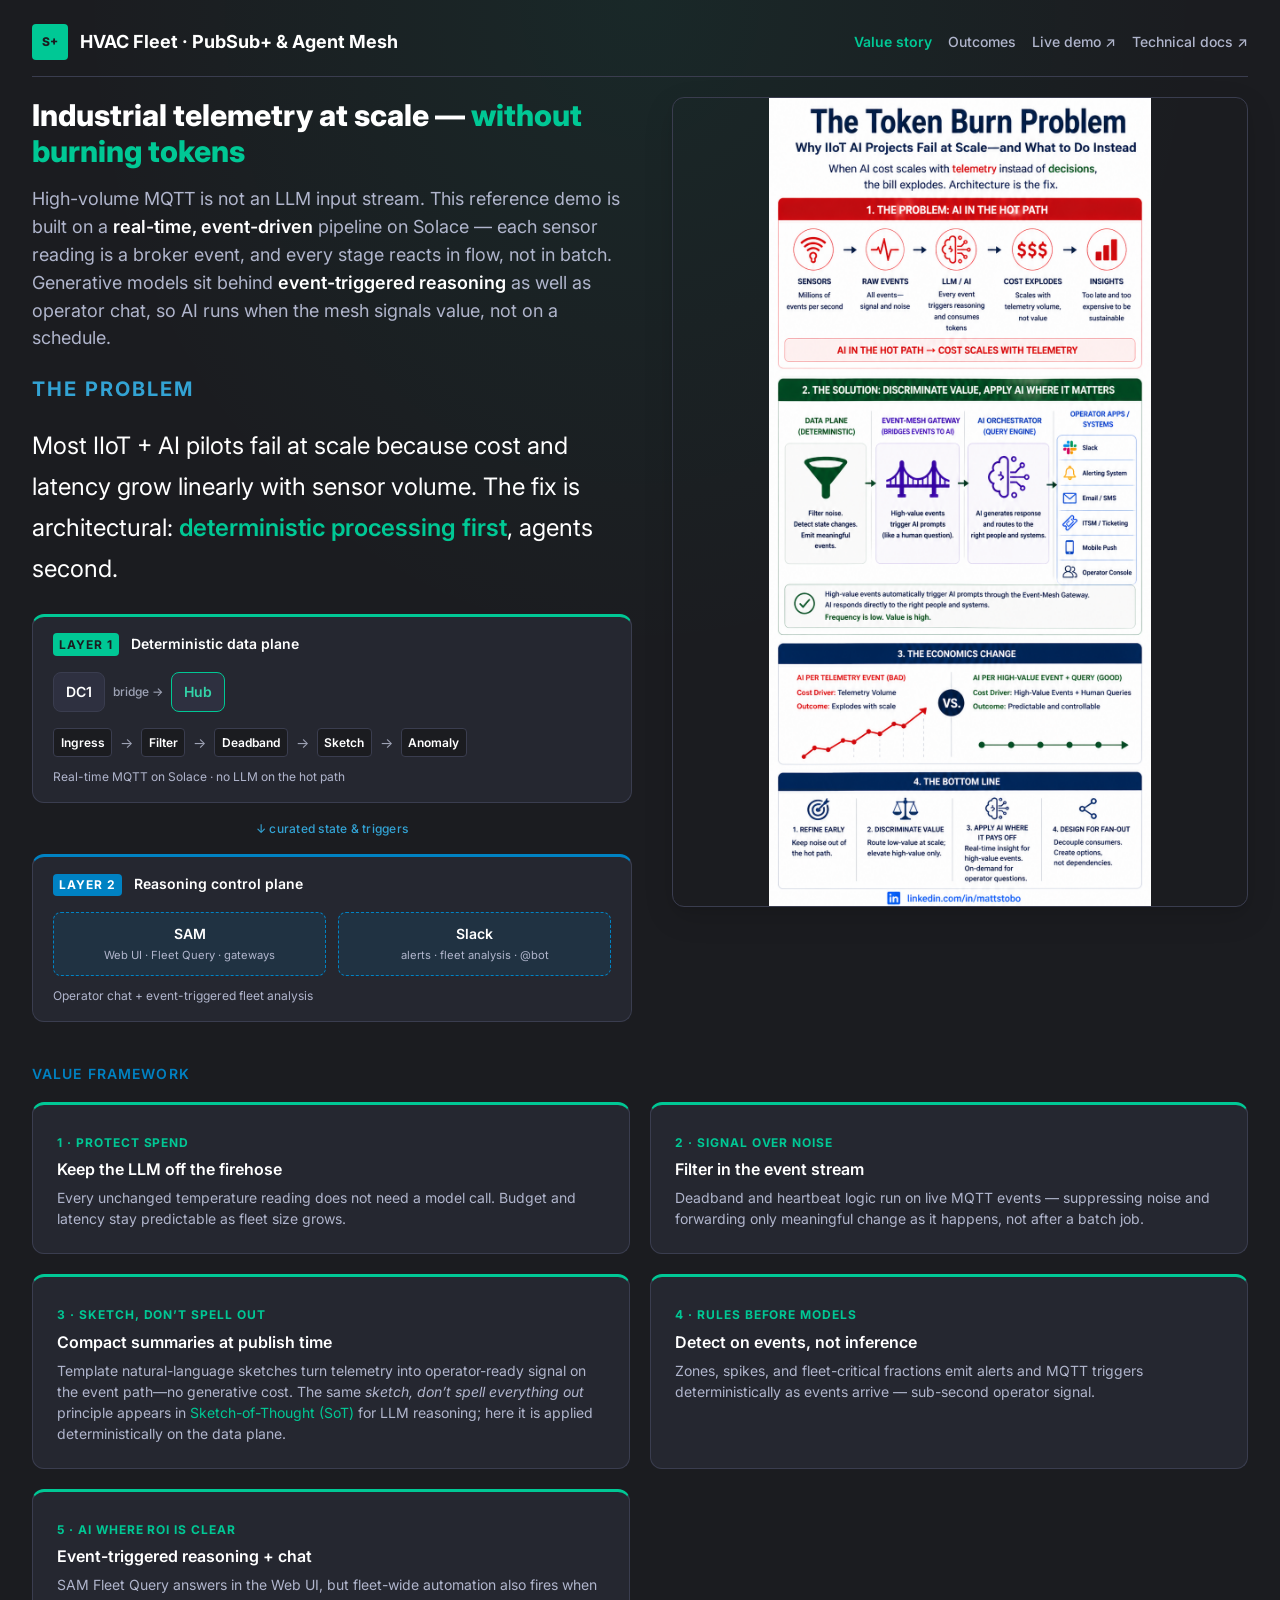
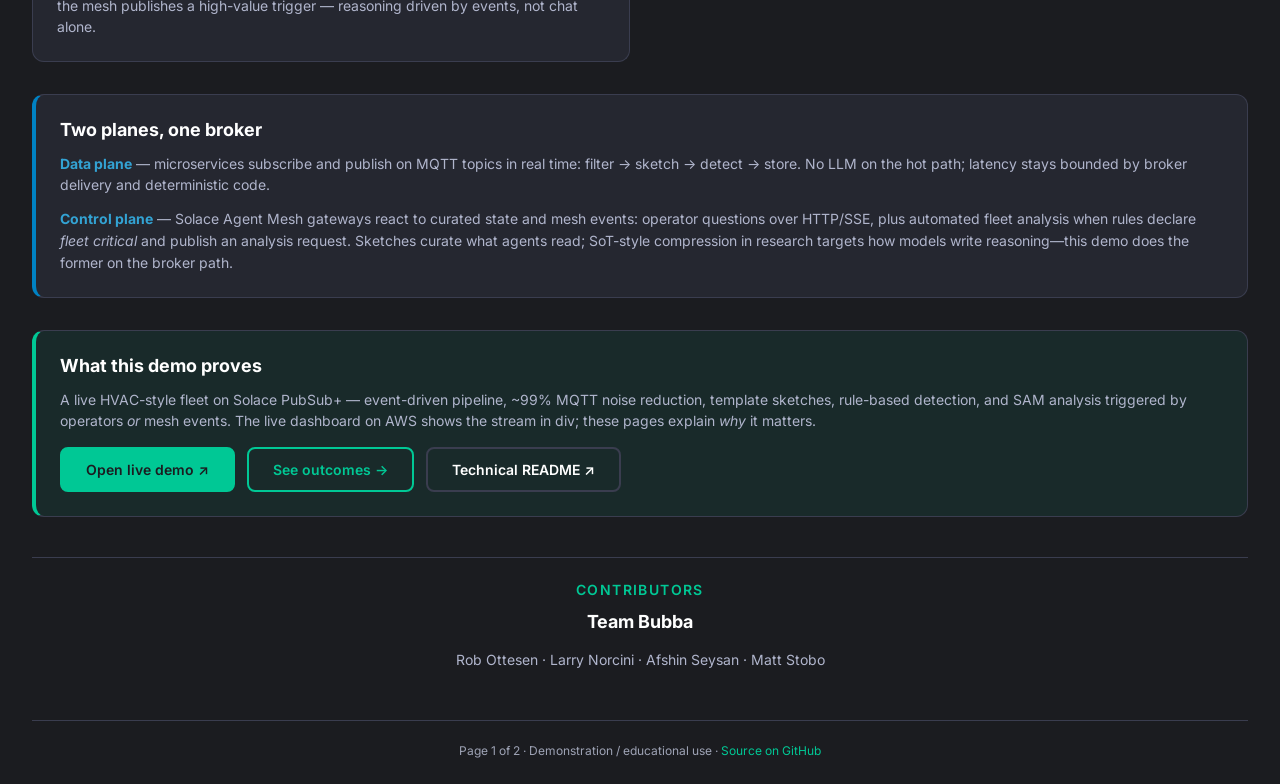
==== docs/index.html @ c14c7aa1 "docs(pages): add two-layer DC1→Hub architecture diagram on value story Fill hero left column with La" ====
<!DOCTYPE html>
<html lang="en">
<head>
  <meta charset="UTF-8">
  <meta name="viewport" content="width=device-width, initial-scale=1.0">
  <title>HVAC Fleet Demo — Value Story</title>
  <link rel="stylesheet" href="solace-brand.css">
  <link rel="stylesheet" href="site.css">
</head>
<body>

<main class="site-page">
  <div class="site-inner">

    <header class="site-header">
      <a class="site-logo" href="index.html">
        <span class="site-logo-mark">S+</span>
        <span>HVAC Fleet · PubSub+ &amp; Agent Mesh</span>
      </a>
      <nav class="site-nav" aria-label="Site">
        <a href="index.html" class="active">Value story</a>
        <a href="outcomes.html">Outcomes</a>
        <a href="http://ec2-18-116-251-212.us-east-2.compute.amazonaws.com/">Live demo ↗</a>
        <a href="https://github.com/mstobo/hvac-fleet-sam-demo#readme">Technical docs ↗</a>
      </nav>
    </header>

    <div class="hero-problem-split">
      <div class="hero-problem-text">
        <h1 class="site-hero-title">Industrial telemetry at scale — <span>without burning tokens</span></h1>
        <p class="site-lead">
          High-volume MQTT is not an LLM input stream. This reference demo is built on a
          <strong>real-time, event-driven</strong>
          pipeline on Solace — each sensor reading is a broker event, and every stage reacts in flow, not in batch.
          Generative models sit behind <strong>event-triggered reasoning</strong>
          as well as operator chat, so AI runs when the mesh signals value, not on a schedule.
        </p>
        <p class="section-label">The problem</p>
        <p class="tokenburn-caption">
          Most IIoT + AI pilots fail at scale because cost and latency grow linearly with sensor volume.
          The fix is architectural: <strong>deterministic processing first</strong>, agents second.
        </p>

        <div class="arch-diagram" role="img" aria-label="Two-layer architecture: Layer 1 deterministic pipeline from DC1 to Hub, Layer 2 SAM and Slack reasoning">
          <article class="arch-layer arch-layer--data">
            <header class="arch-layer-head">
              <span class="arch-layer-badge">Layer 1</span>
              <span class="arch-layer-title">Deterministic data plane</span>
            </header>
            <div class="arch-site-row">
              <span class="arch-site">DC1</span>
              <span class="arch-bridge" aria-hidden="true">bridge →</span>
              <span class="arch-site arch-site--hub">Hub</span>
            </div>
            <div class="arch-pipeline" aria-label="Pipeline stages at Hub">
              <span class="arch-stage">Ingress</span>
              <span class="arch-pipe" aria-hidden="true">→</span>
              <span class="arch-stage">Filter</span>
              <span class="arch-pipe" aria-hidden="true">→</span>
              <span class="arch-stage">Deadband</span>
              <span class="arch-pipe" aria-hidden="true">→</span>
              <span class="arch-stage">Sketch</span>
              <span class="arch-pipe" aria-hidden="true">→</span>
              <span class="arch-stage">Anomaly</span>
            </div>
            <p class="arch-note">Real-time MQTT on Solace · no LLM on the hot path</p>
          </article>

          <div class="arch-connector" aria-hidden="true">↓ curated state &amp; triggers</div>

          <article class="arch-layer arch-layer--control">
            <header class="arch-layer-head">
              <span class="arch-layer-badge">Layer 2</span>
              <span class="arch-layer-title">Reasoning control plane</span>
            </header>
            <div class="arch-control-row">
              <span class="arch-control-node">SAM<br><small>Web UI · Fleet Query · gateways</small></span>
              <span class="arch-control-node">Slack<br><small>alerts · fleet analysis · @bot</small></span>
            </div>
            <p class="arch-note">Operator chat + event-triggered fleet analysis</p>
          </article>
        </div>
      </div>
      <figure class="hero-problem-figure">
        <div class="tokenburn-wrap">
          <img src="token-burn-device-friendly.png" alt="The Token Burn Problem: naive architecture sends every reading to an LLM; value-based architecture filters first and applies AI on high-value events only." width="862" height="1824" loading="lazy" />
        </div>
      </figure>
    </div>

    <p class="section-label">Value framework</p>
    <div class="framework-grid">
      <article class="framework-card">
        <span class="step">1 · Protect spend</span>
        <h2>Keep the LLM off the firehose</h2>
        <p>Every unchanged temperature reading does not need a model call. Budget and latency stay predictable as fleet size grows.</p>
      </article>
      <article class="framework-card">
        <span class="step">2 · Signal over noise</span>
        <h2>Filter in the event stream</h2>
        <p>Deadband and heartbeat logic run on live MQTT events — suppressing noise and forwarding only meaningful change as it happens, not after a batch job.</p>
      </article>
      <article class="framework-card">
        <span class="step">3 · Sketch, don’t spell out</span>
        <h2>Compact summaries at publish time</h2>
        <p>Template natural-language sketches turn telemetry into operator-ready signal on the event path—no generative cost. The same <em>sketch, don’t spell everything out</em> principle appears in <a href="https://arxiv.org/abs/2503.05179">Sketch-of-Thought (SoT)</a> for LLM reasoning; here it is applied deterministically on the data plane.</p>
      </article>
      <article class="framework-card">
        <span class="step">4 · Rules before models</span>
        <h2>Detect on events, not inference</h2>
        <p>Zones, spikes, and fleet-critical fractions emit alerts and MQTT triggers deterministically as events arrive — sub-second operator signal.</p>
      </article>
      <article class="framework-card">
        <span class="step">5 · AI where ROI is clear</span>
        <h2>Event-triggered reasoning + chat</h2>
        <p>SAM Fleet Query answers in the Web UI, but fleet-wide automation also fires when the mesh publishes a high-value trigger — reasoning driven by events, not chat alone.</p>
      </article>
    </div>

    <div class="event-callout">
      <h2>Two planes, one broker</h2>
      <p>
        <strong style="color: var(--solace-accent-light);">Data plane</strong> — microservices subscribe and publish on MQTT topics in real time:
        filter → sketch → detect → store. No LLM on the hot path; latency stays bounded by broker delivery and deterministic code.
      </p>
      <p>
        <strong style="color: var(--solace-accent-light);">Control plane</strong> — Solace Agent Mesh gateways react to curated state and mesh events:
        operator questions over HTTP/SSE, plus automated fleet analysis when rules declare <em>fleet critical</em> and publish an analysis request.
        Sketches curate what agents read; SoT-style compression in research targets how models write reasoning—this demo does the former on the broker path.
      </p>
    </div>

    <div class="cta-panel">
      <h2>What this demo proves</h2>
      <p>
        A live HVAC-style fleet on Solace PubSub+ — event-driven pipeline, ~99% MQTT noise reduction,
        template sketches, rule-based detection, and SAM analysis triggered by operators <em>or</em> mesh events.
        The live dashboard on AWS shows the stream in div; these pages explain <em>why</em> it matters.
      </p>
      <div class="cta-actions">
        <a class="solace-btn solace-btn--primary" href="http://ec2-18-116-251-212.us-east-2.compute.amazonaws.com/">Open live demo ↗</a>
        <a class="solace-btn solace-btn--secondary" href="outcomes.html">See outcomes →</a>
        <a class="solace-btn solace-btn--ghost" href="https://github.com/mstobo/hvac-fleet-sam-demo#readme">Technical README ↗</a>
      </div>
    </div>

    <section class="team-credits" aria-label="Team credits">
      <h2>Contributors</h2>
      <p class="team-name">Team Bubba</p>
      <p class="team-members">Rob Ottesen · Larry Norcini · Afshin Seysan · Matt Stobo</p>
    </section>

    <footer class="site-footer">
      Page 1 of 2 · Demonstration / educational use · <a href="https://github.com/mstobo/hvac-fleet-sam-demo">Source on GitHub</a>
    </footer>

  </div>
</main>

</body>
</html>
---- docs/solace-brand.css ----
/* ============================================================
   SOLACE BRAND CSS STYLESHEET
   Reverse-engineered from solace.com & docs.solace.com
   For use in web demos and prototypes.
   ⚠️  No official public design system was found. These values
       are derived from visual inspection of Solace's public
       website. Verify hex codes against current site if needed.
   ============================================================ */

/* --- Google Fonts Import (Solace uses a clean sans-serif) --- */
@import url('https://fonts.googleapis.com/css2?family=Inter:wght@300;400;500;600;700;800&display=swap');

/* ============================================================
   CSS CUSTOM PROPERTIES (DESIGN TOKENS)
   ============================================================ */
:root {
  /* --- Brand Colors --- */
  /* Primary: Solace signature teal-green */
  --solace-primary:        #00C895;  /* Main brand green/teal */
  --solace-primary-dark:   #00A87D;  /* Darker hover state */
  --solace-primary-light:  #33D4A9;  /* Lighter variant */
  --solace-primary-subtle: #E6FAF5;  /* Very light tint for backgrounds */

  /* Secondary / Accent */
  --solace-accent:         #0082C3;  /* Blue accent used in docs/CTAs */
  --solace-accent-dark:    #006DA3;
  --solace-accent-light:   #33A3D4;

  /* Dark / Neutral (from Solace dark nav/footer) */
  --solace-dark:           #1B1C20;  /* Primary dark background */
  --solace-dark-mid:       #252730;  /* Card/section dark bg */
  --solace-dark-surface:   #2E3040;  /* Elevated surface on dark */
  --solace-dark-border:    #3A3D4F;  /* Borders on dark bg */

  /* Light / Neutral */
  --solace-white:          #FFFFFF;
  --solace-off-white:      #F7F8FA;  /* Page background */
  --solace-light-gray:     #EDEEF2;  /* Dividers, borders */
  --solace-mid-gray:       #9EA3B5;  /* Placeholder, muted text */
  --solace-dark-gray:      #4A4F66;  /* Secondary text */

  /* Text Colors */
  --solace-text-primary:   #1B1C20;  /* Body text on light bg */
  --solace-text-secondary: #4A4F66;
  --solace-text-muted:     #9EA3B5;
  --solace-text-on-dark:   #FFFFFF;
  --solace-text-on-dark-muted: #B0B5CC;

  /* Status Colors */
  --solace-success:        #00C895;
  --solace-warning:        #F5A623;
  --solace-error:          #E8394D;
  --solace-info:           #0082C3;

  /* --- Typography --- */
  --solace-font-primary:   'Inter', -apple-system, BlinkMacSystemFont, 'Segoe UI', Roboto, sans-serif;
  --solace-font-mono:      'JetBrains Mono', 'Fira Code', 'Courier New', monospace;

  /* Font Sizes */
  --solace-text-xs:    0.75rem;
  --solace-text-sm:    0.875rem;
  --solace-text-base:  1rem;
  --solace-text-lg:    1.125rem;
  --solace-text-xl:    1.25rem;
  --solace-text-2xl:   1.5rem;
  --solace-text-3xl:   1.875rem;
  --solace-text-4xl:   2.25rem;
  --solace-text-5xl:   3rem;

  /* Font Weights */
  --solace-weight-light:     300;
  --solace-weight-regular:   400;
  --solace-weight-medium:    500;
  --solace-weight-semibold:  600;
  --solace-weight-bold:      700;
  --solace-weight-extrabold: 800;

  /* --- Spacing (8px base grid) --- */
  --solace-space-1:  0.25rem;
  --solace-space-2:  0.5rem;
  --solace-space-3:  0.75rem;
  --solace-space-4:  1rem;
  --solace-space-5:  1.25rem;
  --solace-space-6:  1.5rem;
  --solace-space-8:  2rem;
  --solace-space-10: 2.5rem;
  --solace-space-12: 3rem;
  --solace-space-16: 4rem;
  --solace-space-20: 5rem;
  --solace-space-24: 6rem;

  /* --- Border Radius --- */
  --solace-radius-sm:   4px;
  --solace-radius-md:   8px;
  --solace-radius-lg:   12px;
  --solace-radius-xl:   16px;
  --solace-radius-full: 9999px;

  /* --- Shadows --- */
  --solace-shadow-sm:   0 1px 3px rgba(0,0,0,0.08), 0 1px 2px rgba(0,0,0,0.06);
  --solace-shadow-md:   0 4px 12px rgba(0,0,0,0.10), 0 2px 4px rgba(0,0,0,0.06);
  --solace-shadow-lg:   0 10px 30px rgba(0,0,0,0.12), 0 4px 8px rgba(0,0,0,0.06);
  --solace-shadow-xl:   0 20px 50px rgba(0,0,0,0.15);
  --solace-shadow-glow: 0 0 20px rgba(0,200,149,0.3);

  /* --- Transitions --- */
  --solace-transition-fast:   150ms ease;
  --solace-transition-normal: 250ms ease;
  --solace-transition-slow:   400ms ease;

  /* --- Layout --- */
  --solace-container-max:  1200px;
  --solace-container-wide: 1440px;
  --solace-nav-height:     72px;
}

/* ============================================================
   RESET & BASE STYLES
   ============================================================ */
*, *::before, *::after {
  box-sizing: border-box;
  margin: 0;
  padding: 0;
}

html {
  font-size: 16px;
  -webkit-text-size-adjust: 100%;
  scroll-behavior: smooth;
}

body {
  font-family: var(--solace-font-primary);
  font-size: var(--solace-text-base);
  font-weight: var(--solace-weight-regular);
  color: var(--solace-text-primary);
  background-color: var(--solace-off-white);
  line-height: 1.6;
  -webkit-font-smoothing: antialiased;
  -moz-osx-font-smoothing: grayscale;
}

/* ============================================================
   TYPOGRAPHY
   ============================================================ */
h1, h2, h3, h4, h5, h6 {
  font-family: var(--solace-font-primary);
  font-weight: var(--solace-weight-bold);
  line-height: 1.2;
  color: var(--solace-text-primary);
  margin-bottom: var(--solace-space-4);
}

h1 { font-size: var(--solace-text-5xl); font-weight: var(--solace-weight-extrabold); }
h2 { font-size: var(--solace-text-4xl); }
h3 { font-size: var(--solace-text-3xl); }
h4 { font-size: var(--solace-text-2xl); }
h5 { font-size: var(--solace-text-xl);  }
h6 { font-size: var(--solace-text-lg);  }

p {
  margin-bottom: var(--solace-space-4);
  color: var(--solace-text-secondary);
  line-height: 1.7;
}

a {
  color: var(--solace-primary);
  text-decoration: none;
  transition: color var(--solace-transition-fast);
}
a:hover { color: var(--solace-primary-dark); text-decoration: underline; }

code, pre {
  font-family: var(--solace-font-mono);
  font-size: var(--solace-text-sm);
}

code {
  background-color: var(--solace-primary-subtle);
  color: var(--solace-primary-dark);
  padding: 0.15em 0.4em;
  border-radius: var(--solace-radius-sm);
}

pre {
  background-color: var(--solace-dark);
  color: var(--solace-text-on-dark);
  padding: var(--solace-space-6);
  border-radius: var(--solace-radius-lg);
  overflow-x: auto;
  border-left: 4px solid var(--solace-primary);
  margin-bottom: var(--solace-space-6);
}

pre code {
  background: none;
  color: inherit;
  padding: 0;
}

/* ============================================================
   LAYOUT & CONTAINERS
   ============================================================ */
.solace-container {
  width: 100%;
  max-width: var(--solace-container-max);
  margin-left: auto;
  margin-right: auto;
  padding-left: var(--solace-space-6);
  padding-right: var(--solace-space-6);
}

.solace-container--wide {
  max-width: var(--solace-container-wide);
}

.solace-section {
  padding-top: var(--solace-space-20);
  padding-bottom: var(--solace-space-20);
}

.solace-section--sm {
  padding-top: var(--solace-space-12);
  padding-bottom: var(--solace-space-12);
}

/* Grid helpers */
.solace-grid {
  display: grid;
  gap: var(--solace-space-6);
}
.solace-grid--2 { grid-template-columns: repeat(2, 1fr); }
.solace-grid--3 { grid-template-columns: repeat(3, 1fr); }
.solace-grid--4 { grid-template-columns: repeat(4, 1fr); }

@media (max-width: 1024px) {
  .solace-grid--4 { grid-template-columns: repeat(2, 1fr); }
  .solace-grid--3 { grid-template-columns: repeat(2, 1fr); }
}
@media (max-width: 640px) {
  .solace-grid--2,
  .solace-grid--3,
  .solace-grid--4 { grid-template-columns: 1fr; }

  h1 { font-size: var(--solace-text-4xl); }
  h2 { font-size: var(--solace-text-3xl); }
  h3 { font-size: var(--solace-text-2xl); }

  .solace-container {
    padding-left: var(--solace-space-4);
    padding-right: var(--solace-space-4);
  }
}

/* ============================================================
   NAVIGATION
   ============================================================ */
.solace-nav {
  position: sticky;
  top: 0;
  z-index: 100;
  height: var(--solace-nav-height);
  background-color: var(--solace-dark);
  border-bottom: 1px solid var(--solace-dark-border);
  display: flex;
  align-items: center;
}

.solace-nav__inner {
  display: flex;
  align-items: center;
  justify-content: space-between;
  width: 100%;
}

.solace-nav__logo {
  display: flex;
  align-items: center;
  gap: var(--solace-space-3);
  color: var(--solace-white);
  font-size: var(--solace-text-xl);
  font-weight: var(--solace-weight-bold);
  text-decoration: none;
}

.solace-nav__logo-mark {
  width: 32px;
  height: 32px;
  background: var(--solace-primary);
  border-radius: var(--solace-radius-sm);
  display: flex;
  align-items: center;
  justify-content: center;
  font-weight: var(--solace-weight-extrabold);
  font-size: var(--solace-text-sm);
  color: var(--solace-dark);
  letter-spacing: -0.5px;
}

.solace-nav__links {
  display: flex;
  align-items: center;
  gap: var(--solace-space-8);
  list-style: none;
}

.solace-nav__links a {
  color: var(--solace-text-on-dark-muted);
  font-size: var(--solace-text-sm);
  font-weight: var(--solace-weight-medium);
  transition: color var(--solace-transition-fast);
}
.solace-nav__links a:hover,
.solace-nav__links a.active {
  color: var(--solace-white);
  text-decoration: none;
}

/* ============================================================
   BUTTONS
   ============================================================ */
.solace-btn {
  display: inline-flex;
  align-items: center;
  gap: var(--solace-space-2);
  padding: 0.625rem var(--solace-space-6);
  font-family: var(--solace-font-primary);
  font-size: var(--solace-text-sm);
  font-weight: var(--solace-weight-semibold);
  line-height: 1.5;
  border-radius: var(--solace-radius-md);
  border: 2px solid transparent;
  cursor: pointer;
  text-decoration: none;
  transition: all var(--solace-transition-fast);
  white-space: nowrap;
  user-select: none;
}

/* Primary */
.solace-btn--primary {
  background-color: var(--solace-primary);
  color: var(--solace-dark);
  border-color: var(--solace-primary);
}
.solace-btn--primary:hover {
  background-color: var(--solace-primary-dark);
  border-color: var(--solace-primary-dark);
  color: var(--solace-dark);
  text-decoration: none;
  box-shadow: var(--solace-shadow-glow);
  transform: translateY(-1px);
}

/* Secondary / Outline */
.solace-btn--secondary {
  background-color: transparent;
  color: var(--solace-primary);
  border-color: var(--solace-primary);
}
.solace-btn--secondary:hover {
  background-color: var(--solace-primary);
  color: var(--solace-dark);
  text-decoration: none;
  transform: translateY(-1px);
}

/* Ghost (dark bg) */
.solace-btn--ghost {
  background-color: transparent;
  color: var(--solace-white);
  border-color: var(--solace-dark-border);
}
.solace-btn--ghost:hover {
  border-color: var(--solace-primary);
  color: var(--solace-primary);
  text-decoration: none;
}

/* Sizes */
.solace-btn--sm {
  padding: 0.375rem var(--solace-space-4);
  font-size: var(--solace-text-xs);
}
.solace-btn--lg {
  padding: 0.875rem var(--solace-space-8);
  font-size: var(--solace-text-base);
  border-radius: var(--solace-radius-lg);
}

.solace-btn:disabled {
  opacity: 0.4;
  cursor: not-allowed;
  transform: none;
  box-shadow: none;
}

/* ============================================================
   CARDS
   ============================================================ */
.solace-card {
  background-color: var(--solace-white);
  border-radius: var(--solace-radius-lg);
  border: 1px solid var(--solace-light-gray);
  padding: var(--solace-space-8);
  box-shadow: var(--solace-shadow-sm);
  transition: box-shadow var(--solace-transition-normal),
              transform var(--solace-transition-normal);
}

.solace-card:hover {
  box-shadow: var(--solace-shadow-md);
  transform: translateY(-2px);
}

.solace-card--dark {
  background-color: var(--solace-dark-mid);
  border-color: var(--solace-dark-border);
  color: var(--solace-text-on-dark);
}

.solace-card--dark h1,
.solace-card--dark h2,
.solace-card--dark h3,
.solace-card--dark h4,
.solace-card--dark h5,
.solace-card--dark h6 {
  color: var(--solace-white);
}

.solace-card--dark p {
  color: var(--solace-text-on-dark-muted);
}

.solace-card--highlighted {
  border-color: var(--solace-primary);
  border-width: 2px;
}

.solace-card__icon {
  width: 48px;
  height: 48px;
  background-color: var(--solace-primary-subtle);
  border-radius: var(--solace-radius-md);
  display: flex;
  align-items: center;
  justify-content: center;
  margin-bottom: var(--solace-space-4);
  color: var(--solace-primary);
  font-size: 1.5rem;
}

.solace-card--dark .solace-card__icon {
  background-color: rgba(0, 200, 149, 0.15);
}

/* ============================================================
   HERO / BANNER SECTIONS
   ============================================================ */
.solace-hero {
  background-color: var(--solace-dark);
  color: var(--solace-white);
  padding: var(--solace-space-24) 0;
  text-align: center;
  position: relative;
  overflow: hidden;
}

.solace-hero::before {
  content: '';
  position: absolute;
  top: -50%;
  left: -50%;
  width: 200%;
  height: 200%;
  background: radial-gradient(ellipse at center,
    rgba(0, 200, 149, 0.08) 0%,
    transparent 60%);
  pointer-events: none;
}

.solace-hero h1 {
  color: var(--solace-white);
  margin-bottom: var(--solace-space-6);
}

.solace-hero h1 span {
  color: var(--solace-primary);
}

.solace-hero p {
  font-size: var(--solace-text-xl);
  color: var(--solace-text-on-dark-muted);
  max-width: 680px;
  margin: 0 auto var(--solace-space-10);
}

.solace-hero__actions {
  display: flex;
  gap: var(--solace-space-4);
  justify-content: center;
  flex-wrap: wrap;
}

/* ============================================================
   FORMS & INPUTS
   ============================================================ */
.solace-form-group {
  margin-bottom: var(--solace-space-5);
}

.solace-label {
  display: block;
  font-size: var(--solace-text-sm);
  font-weight: var(--solace-weight-medium);
  color: var(--solace-text-primary);
  margin-bottom: var(--solace-space-2);
}

.solace-input,
.solace-select,
.solace-textarea {
  width: 100%;
  padding: 0.625rem var(--solace-space-4);
  font-family: var(--solace-font-primary);
  font-size: var(--solace-text-sm);
  color: var(--solace-text-primary);
  background-color: var(--solace-white);
  border: 1.5px solid var(--solace-light-gray);
  border-radius: var(--solace-radius-md);
  transition: border-color var(--solace-transition-fast),
              box-shadow var(--solace-transition-fast);
  outline: none;
}

.solace-input:focus,
.solace-select:focus,
.solace-textarea:focus {
  border-color: var(--solace-primary);
  box-shadow: 0 0 0 3px rgba(0, 200, 149, 0.15);
}

.solace-input::placeholder,
.solace-textarea::placeholder {
  color: var(--solace-mid-gray);
}

.solace-textarea {
  min-height: 120px;
  resize: vertical;
  line-height: 1.6;
}

/* ============================================================
   BADGES & TAGS
   ============================================================ */
.solace-badge {
  display: inline-flex;
  align-items: center;
  padding: 0.2em 0.65em;
  font-size: var(--solace-text-xs);
  font-weight: var(--solace-weight-semibold);
  border-radius: var(--solace-radius-full);
  letter-spacing: 0.02em;
  text-transform: uppercase;
}

.solace-badge--primary {
  background-color: var(--solace-primary-subtle);
  color: var(--solace-primary-dark);
}
.solace-badge--dark {
  background-color: var(--solace-dark-surface);
  color: var(--solace-text-on-dark-muted);
}
.solace-badge--success {
  background-color: rgba(0,200,149,0.12);
  color: var(--solace-success);
}
.solace-badge--warning {
  background-color: rgba(245,166,35,0.12);
  color: var(--solace-warning);
}
.solace-badge--error {
  background-color: rgba(232,57,77,0.12);
  color: var(--solace-error);
}
.solace-badge--info {
  background-color: rgba(0,130,195,0.12);
  color: var(--solace-info);
}

/* ============================================================
   STATUS INDICATORS (for live messaging demos)
   ============================================================ */
.solace-status {
  display: inline-flex;
  align-items: center;
  gap: var(--solace-space-2);
  font-size: var(--solace-text-sm);
  font-weight: var(--solace-weight-medium);
}

.solace-status__dot {
  width: 8px;
  height: 8px;
  border-radius: var(--solace-radius-full);
  flex-shrink: 0;
}

.solace-status--connected .solace-status__dot {
  background-color: var(--solace-success);
  box-shadow: 0 0 6px rgba(0,200,149,0.6);
  animation: solace-pulse 2s infinite;
}

.solace-status--disconnected .solace-status__dot {
  background-color: var(--solace-error);
}

.solace-status--connecting .solace-status__dot {
  background-color: var(--solace-warning);
  animation: solace-pulse 1s infinite;
}

@keyframes solace-pulse {
  0%, 100% { opacity: 1; }
  50%       { opacity: 0.4; }
}

/* ============================================================
   MESSAGE / EVENT LOG (for PubSub+ demos)
   ============================================================ */
.solace-event-log {
  background-color: var(--solace-dark);
  border-radius: var(--solace-radius-lg);
  border: 1px solid var(--solace-dark-border);
  overflow: hidden;
}

.solace-event-log__header {
  display: flex;
  align-items: center;
  justify-content: space-between;
  padding: var(--solace-space-3) var(--solace-space-5);
  background-color: var(--solace-dark-mid);
  border-bottom: 1px solid var(--solace-dark-border);
}

.solace-event-log__title {
  font-size: var(--solace-text-xs);
  font-weight: var(--solace-weight-semibold);
  color: var(--solace-text-on-dark-muted);
  text-transform: uppercase;
  letter-spacing: 0.08em;
  margin: 0;
}

.solace-event-log__body {
  padding: var(--solace-space-4);
  max-height: 300px;
  overflow-y: auto;
  font-family: var(--solace-font-mono);
  font-size: var(--solace-text-xs);
}

.solace-event-log__entry {
  display: flex;
  gap: var(--solace-space-3);
  padding: var(--solace-space-2) 0;
  border-bottom: 1px solid var(--solace-dark-border);
  color: var(--solace-text-on-dark);
}
.solace-event-log__entry:last-child { border-bottom: none; }

.solace-event-log__timestamp {
  color: var(--solace-mid-gray);
  flex-shrink: 0;
}

.solace-event-log__topic {
  color: var(--solace-primary);
  flex-shrink: 0;
}

.solace-event-log__payload {
  color: var(--solace-text-on-dark-muted);
  overflow: hidden;
  text-overflow: ellipsis;
  white-space: nowrap;
}

/* ============================================================
   STAT / METRIC CARDS
   ============================================================ */
.solace-metric {
  text-align: center;
  padding: var(--solace-space-8);
}

.solace-metric__value {
  font-size: var(--solace-text-5xl);
  font-weight: var(--solace-weight-extrabold);
  color: var(--solace-primary);
  line-height: 1;
  margin-bottom: var(--solace-space-2);
}

.solace-metric__label {
  font-size: var(--solace-text-sm);
  font-weight: var(--solace-weight-medium);
  color: var(--solace-text-muted);
  text-transform: uppercase;
  letter-spacing: 0.06em;
}

/* ============================================================
   ALERTS / NOTIFICATIONS
   ============================================================ */
.solace-alert {
  display: flex;
  gap: var(--solace-space-3);
  padding: var(--solace-space-4) var(--solace-space-5);
  border-radius: var(--solace-radius-md);
  border-left: 4px solid;
  margin-bottom: var(--solace-space-4);
  font-size: var(--solace-text-sm);
}

.solace-alert--success {
  background-color: rgba(0,200,149,0.08);
  border-color: var(--solace-success);
  color: var(--solace-text-primary);
}
.solace-alert--warning {
  background-color: rgba(245,166,35,0.08);
  border-color: var(--solace-warning);
}
.solace-alert--error {
  background-color: rgba(232,57,77,0.08);
  border-color: var(--solace-error);
}
.solace-alert--info {
  background-color: rgba(0,130,195,0.08);
  border-color: var(--solace-info);
}

/* ============================================================
   SECTION BACKGROUNDS
   ============================================================ */
.solace-bg-dark    { background-color: var(--solace-dark); }
.solace-bg-dark-mid{ background-color: var(--solace-dark-mid); }
.solace-bg-light   { background-color: var(--solace-off-white); }
.solace-bg-white   { background-color: var(--solace-white); }
.solace-bg-primary { background-color: var(--solace-primary); }
.solace-bg-subtle  { background-color: var(--solace-primary-subtle); }

/* ============================================================
   DIVIDERS
   ============================================================ */
.solace-divider {
  border: none;
  border-top: 1px solid var(--solace-light-gray);
  margin: var(--solace-space-8) 0;
}
.solace-divider--dark {
  border-color: var(--solace-dark-border);
}

/* ============================================================
   FOOTER
   ============================================================ */
.solace-footer {
  background-color: var(--solace-dark);
  color: var(--solace-text-on-dark-muted);
  padding: var(--solace-space-12) 0;
  font-size: var(--solace-text-sm);
  border-top: 1px solid var(--solace-dark-border);
}

.solace-footer__brand {
  font-size: var(--solace-text-lg);
  font-weight: var(--solace-weight-bold);
  color: var(--solace-white);
  margin-bottom: var(--solace-space-2);
}

.solace-footer__copy {
  color: var(--solace-text-on-dark-muted);
  font-size: var(--solace-text-xs);
  margin-top: var(--solace-space-8);
  padding-top: var(--solace-space-6);
  border-top: 1px solid var(--solace-dark-border);
  text-align: center;
}

/* ============================================================
   UTILITY CLASSES
   ============================================================ */
.solace-text-primary   { color: var(--solace-primary) !important; }
.solace-text-on-dark   { color: var(--solace-text-on-dark) !important; }
.solace-text-muted     { color: var(--solace-text-muted) !important; }

.solace-font-mono      { font-family: var(--solace-font-mono) !important; }
.solace-font-bold      { font-weight: var(--solace-weight-bold) !important; }
.solace-font-semibold  { font-weight: var(--solace-weight-semibold) !important; }

.solace-rounded        { border-radius: var(--solace-radius-md); }
.solace-rounded-full   { border-radius: var(--solace-radius-full); }

.solace-shadow         { box-shadow: var(--solace-shadow-md); }
.solace-glow           { box-shadow: var(--solace-shadow-glow); }

.solace-flex           { display: flex; }
.solace-flex-center    { display: flex; align-items: center; justify-content: center; }
.solace-flex-between   { display: flex; align-items: center; justify-content: space-between; }
.solace-gap-2          { gap: var(--solace-space-2); }
.solace-gap-4          { gap: var(--solace-space-4); }
.solace-gap-6          { gap: var(--solace-space-6); }
.solace-gap-8          { gap: var(--solace-space-8); }

.solace-mt-4           { margin-top: var(--solace-space-4); }
.solace-mt-8           { margin-top: var(--solace-space-8); }
.solace-mb-4           { margin-bottom: var(--solace-space-4); }
.solace-mb-8           { margin-bottom: var(--solace-space-8); }
.solace-mb-0           { margin-bottom: 0 !important; }

.solace-text-center    { text-align: center; }
.solace-text-left      { text-align: left; }

.solace-w-full         { width: 100%; }

/* Gradient text for headings */
.solace-gradient-text {
  background: linear-gradient(135deg, var(--solace-primary) 0%, var(--solace-accent) 100%);
  -webkit-background-clip: text;
  -webkit-text-fill-color: transparent;
  background-clip: text;
}

/* Green top-border accent card */
.solace-card--accent-top {
  border-top: 3px solid var(--solace-primary);
  border-radius: 0 0 var(--solace-radius-lg) var(--solace-radius-lg);
}

/* ============================================================
   SCROLLBAR (webkit)
   ============================================================ */
.solace-event-log__body::-webkit-scrollbar {
  width: 6px;
}
.solace-event-log__body::-webkit-scrollbar-track {
  background: var(--solace-dark-mid);
}
.solace-event-log__body::-webkit-scrollbar-thumb {
  background: var(--solace-dark-border);
  border-radius: var(--solace-radius-full);
}
.solace-event-log__body::-webkit-scrollbar-thumb:hover {
  background: var(--solace-primary);
}
---- docs/site.css ----
/* Shared layout for GitHub Pages value site */
html { scroll-behavior: smooth; }

body {
  margin: 0;
  background: var(--solace-dark);
  color: var(--solace-text-on-dark);
  font-family: var(--solace-font-primary);
}

.site-page {
  min-height: 100vh;
  box-sizing: border-box;
  display: flex;
  flex-direction: column;
  padding: var(--solace-space-6) var(--solace-space-8);
  position: relative;
}

.site-page::before {
  content: '';
  position: absolute;
  inset: 0;
  background: radial-gradient(ellipse 80% 50% at 50% 0%, rgba(0, 200, 149, 0.07) 0%, transparent 55%);
  pointer-events: none;
}

.site-inner {
  position: relative;
  z-index: 1;
  flex: 1;
  display: flex;
  flex-direction: column;
  max-width: var(--solace-container-wide);
  margin: 0 auto;
  width: 100%;
}

.site-header {
  display: flex;
  align-items: center;
  justify-content: space-between;
  gap: var(--solace-space-4);
  flex-wrap: wrap;
  margin-bottom: var(--solace-space-5);
  padding-bottom: var(--solace-space-4);
  border-bottom: 1px solid var(--solace-dark-border);
}

.site-logo {
  display: flex;
  align-items: center;
  gap: var(--solace-space-3);
  font-weight: var(--solace-weight-bold);
  font-size: var(--solace-text-lg);
  color: var(--solace-white);
  text-decoration: none;
}

.site-logo:hover { color: var(--solace-white); text-decoration: none; }

.site-logo-mark {
  width: 36px;
  height: 36px;
  background: var(--solace-primary);
  border-radius: var(--solace-radius-sm);
  display: flex;
  align-items: center;
  justify-content: center;
  font-size: var(--solace-text-xs);
  font-weight: var(--solace-weight-extrabold);
  color: var(--solace-dark);
}

.site-nav {
  display: flex;
  align-items: center;
  gap: var(--solace-space-4);
  flex-wrap: wrap;
}

.site-nav a {
  font-size: var(--solace-text-sm);
  font-weight: var(--solace-weight-medium);
  color: var(--solace-text-on-dark-muted);
  text-decoration: none;
}

.site-nav a:hover,
.site-nav a.active {
  color: var(--solace-primary);
  text-decoration: none;
}

.site-nav a.active { font-weight: var(--solace-weight-semibold); }

.site-hero-title {
  font-size: var(--solace-text-3xl);
  font-weight: var(--solace-weight-extrabold);
  color: var(--solace-white);
  margin-bottom: var(--solace-space-3);
  line-height: 1.2;
}

.site-hero-title span { color: var(--solace-primary); }

.site-lead {
  font-size: var(--solace-text-lg);
  color: var(--solace-text-on-dark-muted);
  max-width: 42rem;
  margin-bottom: var(--solace-space-6);
  line-height: 1.55;
}

.site-lead strong,
.tokenburn-caption strong {
  color: var(--solace-white);
  font-weight: var(--solace-weight-semibold);
}

.tokenburn-caption {
  font-size: var(--solace-text-sm);
  color: var(--solace-text-on-dark-muted);
  line-height: 1.55;
  margin: 0;
}

.tokenburn-caption strong {
  color: var(--solace-primary);
}

/* Hero + problem diagram: stacked on phone, side-by-side on laptop */
.hero-problem-split {
  margin-bottom: var(--solace-space-10);
}

.hero-problem-text .site-hero-title {
  margin-bottom: var(--solace-space-4);
}

.hero-problem-text .site-lead {
  max-width: none;
  margin-bottom: var(--solace-space-5);
}

.hero-problem-text .section-label {
  font-size: var(--solace-text-lg);
  font-weight: var(--solace-weight-bold);
  letter-spacing: 0.1em;
  margin-bottom: var(--solace-space-4);
  color: var(--solace-accent-light);
}

.hero-problem-text .tokenburn-caption {
  font-size: var(--solace-text-lg);
  line-height: 1.65;
  color: var(--solace-text-on-dark);
}

@media (min-width: 900px) {
  .hero-problem-text .section-label {
    font-size: var(--solace-text-xl);
    margin-bottom: var(--solace-space-5);
  }

  .hero-problem-text .tokenburn-caption {
    font-size: var(--solace-text-xl);
    line-height: 1.7;
  }
}

@media (min-width: 1200px) {
  .hero-problem-text .tokenburn-caption {
    font-size: var(--solace-text-2xl);
  }
}

.hero-problem-figure {
  margin: 0;
}

/* Two-layer architecture diagram (fills hero left column on laptop) */
.arch-diagram {
  margin-top: var(--solace-space-6);
  display: flex;
  flex-direction: column;
  gap: var(--solace-space-3);
}

.arch-layer {
  background: var(--solace-dark-mid);
  border: 1px solid var(--solace-dark-border);
  border-radius: var(--solace-radius-lg);
  padding: var(--solace-space-4) var(--solace-space-5);
}

.arch-layer--data {
  border-top: 3px solid var(--solace-primary);
}

.arch-layer--control {
  border-top: 3px solid var(--solace-accent);
}

.arch-layer-head {
  display: flex;
  flex-wrap: wrap;
  align-items: baseline;
  gap: var(--solace-space-2) var(--solace-space-3);
  margin-bottom: var(--solace-space-4);
}

.arch-layer-badge {
  font-size: var(--solace-text-xs);
  font-weight: var(--solace-weight-bold);
  text-transform: uppercase;
  letter-spacing: 0.08em;
  color: var(--solace-dark);
  background: var(--solace-primary);
  padding: 0.15em 0.5em;
  border-radius: var(--solace-radius-sm);
}

.arch-layer--control .arch-layer-badge {
  background: var(--solace-accent);
  color: var(--solace-white);
}

.arch-layer-title {
  font-size: var(--solace-text-sm);
  font-weight: var(--solace-weight-semibold);
  color: var(--solace-white);
}

.arch-site-row {
  display: flex;
  flex-wrap: wrap;
  align-items: center;
  gap: var(--solace-space-2);
  margin-bottom: var(--solace-space-4);
}

.arch-site {
  font-size: var(--solace-text-sm);
  font-weight: var(--solace-weight-semibold);
  color: var(--solace-white);
  background: var(--solace-dark-surface);
  border: 1px solid var(--solace-dark-border);
  border-radius: var(--solace-radius-md);
  padding: var(--solace-space-2) var(--solace-space-3);
}

.arch-site--hub {
  border-color: var(--solace-primary);
  color: var(--solace-primary-light);
}

.arch-bridge {
  font-size: var(--solace-text-xs);
  color: var(--solace-mid-gray);
  font-weight: var(--solace-weight-medium);
}

.arch-pipeline {
  display: flex;
  flex-wrap: wrap;
  align-items: center;
  gap: var(--solace-space-1) var(--solace-space-2);
  margin-bottom: var(--solace-space-3);
}

.arch-stage {
  font-size: var(--solace-text-xs);
  font-weight: var(--solace-weight-semibold);
  color: var(--solace-white);
  background: var(--solace-dark);
  border: 1px solid var(--solace-dark-border);
  border-radius: var(--solace-radius-sm);
  padding: 0.35em 0.55em;
  white-space: nowrap;
}

.arch-pipe {
  color: var(--solace-mid-gray);
  font-size: var(--solace-text-sm);
  line-height: 1;
}

.arch-connector {
  text-align: center;
  font-size: var(--solace-text-xs);
  font-weight: var(--solace-weight-medium);
  color: var(--solace-accent-light);
  letter-spacing: 0.02em;
  padding: var(--solace-space-1) 0;
}

.arch-control-row {
  display: grid;
  grid-template-columns: 1fr 1fr;
  gap: var(--solace-space-3);
  margin-bottom: var(--solace-space-3);
}

.arch-control-node {
  font-size: var(--solace-text-sm);
  font-weight: var(--solace-weight-semibold);
  color: var(--solace-white);
  text-align: center;
  background: rgba(0, 130, 195, 0.12);
  border: 1px dashed var(--solace-accent);
  border-radius: var(--solace-radius-md);
  padding: var(--solace-space-3) var(--solace-space-2);
  line-height: 1.35;
}

.arch-control-node small {
  display: block;
  margin-top: var(--solace-space-1);
  font-size: 0.7rem;
  font-weight: var(--solace-weight-regular);
  color: var(--solace-text-on-dark-muted);
}

.arch-note {
  font-size: var(--solace-text-xs);
  color: var(--solace-text-on-dark-muted);
  margin: 0;
  line-height: 1.4;
}

@media (max-width: 480px) {
  .arch-control-row {
    grid-template-columns: 1fr;
  }
}

.framework-grid {
  display: grid;
  grid-template-columns: repeat(2, 1fr);
  gap: var(--solace-space-5);
  margin-bottom: var(--solace-space-8);
}

@media (max-width: 768px) {
  .framework-grid { grid-template-columns: 1fr; }
  .site-page { padding: var(--solace-space-5) var(--solace-space-4); }
  .site-hero-title { font-size: var(--solace-text-2xl); }
}

.framework-card {
  background: var(--solace-dark-mid);
  border: 1px solid var(--solace-dark-border);
  border-radius: var(--solace-radius-lg);
  padding: var(--solace-space-6);
  border-top: 3px solid var(--solace-primary);
}

.framework-card h2 {
  font-size: var(--solace-text-base);
  font-weight: var(--solace-weight-semibold);
  color: var(--solace-white);
  margin-bottom: var(--solace-space-2);
}

.framework-card p {
  font-size: var(--solace-text-sm);
  color: var(--solace-text-on-dark-muted);
  margin: 0;
  line-height: 1.5;
}

.framework-card .step {
  display: inline-block;
  font-size: var(--solace-text-xs);
  font-weight: var(--solace-weight-bold);
  color: var(--solace-primary);
  text-transform: uppercase;
  letter-spacing: 0.08em;
  margin-bottom: var(--solace-space-2);
}

.tokenburn-wrap {
  flex: 1;
  display: flex;
  align-items: center;
  justify-content: center;
  min-height: 0;
  padding: var(--solace-space-2) 0 var(--solace-space-6);
}

.tokenburn-wrap img {
  display: block;
  width: auto;
  height: auto;
  object-fit: contain;
  border-radius: var(--solace-radius-lg);
  border: 1px solid var(--solace-dark-border);
  box-shadow: var(--solace-shadow-lg);
}

/* Phone: text first, diagram centered below */
@media (max-width: 899px) {
  .hero-problem-split {
    display: flex;
    flex-direction: column;
    gap: var(--solace-space-6);
  }

  .hero-problem-figure .tokenburn-wrap {
    justify-content: center;
    padding: 0;
  }

  .hero-problem-figure .tokenburn-wrap img {
    max-width: min(100%, 20rem);
    max-height: none;
    margin: 0 auto;
  }
}

/* Laptop / desktop: two columns, larger readable diagram */
@media (min-width: 900px) {
  .hero-problem-split {
    display: grid;
    grid-template-columns: minmax(0, 1fr) minmax(18rem, 42%);
    gap: var(--solace-space-8) var(--solace-space-10);
    align-items: start;
  }

  .hero-problem-figure {
    position: sticky;
    top: var(--solace-space-6);
  }

  .hero-problem-figure .tokenburn-wrap {
    padding: 0;
    justify-content: flex-end;
  }

  .hero-problem-figure .tokenburn-wrap img {
    max-width: 100%;
    max-height: min(88vh, 960px);
    width: 100%;
  }
}

@media (min-width: 1200px) {
  .hero-problem-split {
    grid-template-columns: minmax(0, 1fr) minmax(22rem, 36rem);
  }

  .hero-problem-figure .tokenburn-wrap img {
    max-height: min(90vh, 1024px);
  }
}

.value-grid {
  display: grid;
  grid-template-columns: repeat(4, 1fr);
  gap: var(--solace-space-4);
  margin-bottom: var(--solace-space-8);
}

@media (max-width: 900px) {
  .value-grid { grid-template-columns: repeat(2, 1fr); }
}

.value-card {
  background: var(--solace-dark-mid);
  border: 1px solid var(--solace-dark-border);
  border-radius: var(--solace-radius-lg);
  padding: var(--solace-space-5);
}

.value-card .metric {
  font-size: var(--solace-text-3xl);
  font-weight: var(--solace-weight-extrabold);
  color: var(--solace-primary);
  line-height: 1;
  margin-bottom: var(--solace-space-2);
}

.value-card h3 {
  font-size: var(--solace-text-sm);
  font-weight: var(--solace-weight-semibold);
  color: var(--solace-white);
  margin-bottom: var(--solace-space-2);
}

.value-card p {
  font-size: var(--solace-text-xs);
  color: var(--solace-text-on-dark-muted);
  margin: 0;
  line-height: 1.45;
}

.flow-simple {
  display: flex;
  flex-wrap: wrap;
  align-items: stretch;
  gap: var(--solace-space-3);
  margin-bottom: var(--solace-space-8);
}

.flow-step {
  flex: 1 1 140px;
  background: var(--solace-dark-mid);
  border: 1px solid var(--solace-dark-border);
  border-radius: var(--solace-radius-md);
  padding: var(--solace-space-4);
  text-align: center;
  border-top: 3px solid var(--solace-primary);
}

.flow-step.control { border-top-color: var(--solace-accent); }

.flow-step .name {
  font-size: var(--solace-text-sm);
  font-weight: var(--solace-weight-semibold);
  color: var(--solace-white);
  margin-bottom: var(--solace-space-2);
}

.flow-step .desc {
  font-size: var(--solace-text-xs);
  color: var(--solace-text-on-dark-muted);
  line-height: 1.4;
  margin: 0;
}

.map-table {
  width: 100%;
  border-collapse: collapse;
  font-size: var(--solace-text-sm);
  margin-bottom: var(--solace-space-8);
}

.map-table th,
.map-table td {
  text-align: left;
  padding: var(--solace-space-3) var(--solace-space-4);
  border-bottom: 1px solid var(--solace-dark-border);
}

.map-table th {
  color: var(--solace-text-on-dark-muted);
  font-weight: var(--solace-weight-medium);
  font-size: var(--solace-text-xs);
  text-transform: uppercase;
  letter-spacing: 0.06em;
}

.map-table td:first-child {
  color: var(--solace-primary-light);
  font-weight: var(--solace-weight-medium);
  width: 38%;
}

.cost-compare {
  display: grid;
  grid-template-columns: 1fr 1fr;
  gap: var(--solace-space-5);
  margin-bottom: var(--solace-space-8);
}

@media (max-width: 640px) {
  .cost-compare { grid-template-columns: 1fr; }
}

.cost-card {
  background: var(--solace-dark-mid);
  border: 1px solid var(--solace-dark-border);
  border-radius: var(--solace-radius-lg);
  padding: var(--solace-space-6);
}

.cost-card.bad { border-top: 3px solid var(--solace-error); }
.cost-card.good { border-top: 3px solid var(--solace-primary); }

.cost-card h3 {
  font-size: var(--solace-text-base);
  color: var(--solace-white);
  margin-bottom: var(--solace-space-3);
}

.cost-card .price {
  font-size: var(--solace-text-2xl);
  font-weight: var(--solace-weight-extrabold);
  margin-bottom: var(--solace-space-2);
}

.cost-card.bad .price { color: var(--solace-error); }
.cost-card.good .price { color: var(--solace-primary); }

.cost-card p {
  font-size: var(--solace-text-sm);
  color: var(--solace-text-on-dark-muted);
  margin: 0;
  line-height: 1.5;
}

.cta-panel {
  background: rgba(0, 200, 149, 0.08);
  border: 1px solid var(--solace-dark-border);
  border-left: 4px solid var(--solace-primary);
  border-radius: var(--solace-radius-lg);
  padding: var(--solace-space-6);
  margin-top: auto;
}

.cta-panel h2 {
  font-size: var(--solace-text-lg);
  color: var(--solace-white);
  margin-bottom: var(--solace-space-3);
}

.cta-panel p {
  font-size: var(--solace-text-sm);
  color: var(--solace-text-on-dark-muted);
  margin-bottom: var(--solace-space-4);
  line-height: 1.5;
}

.cta-actions {
  display: flex;
  flex-wrap: wrap;
  gap: var(--solace-space-3);
}

.section-label {
  font-size: var(--solace-text-sm);
  font-weight: var(--solace-weight-semibold);
  text-transform: uppercase;
  letter-spacing: 0.08em;
  color: var(--solace-accent);
  margin-bottom: var(--solace-space-4);
}

.event-callout {
  background: var(--solace-dark-mid);
  border: 1px solid var(--solace-dark-border);
  border-left: 4px solid var(--solace-accent);
  border-radius: var(--solace-radius-lg);
  padding: var(--solace-space-6);
  margin-bottom: var(--solace-space-8);
}

.event-callout h2 {
  font-size: var(--solace-text-lg);
  color: var(--solace-white);
  margin-bottom: var(--solace-space-3);
}

.event-callout p {
  font-size: var(--solace-text-sm);
  color: var(--solace-text-on-dark-muted);
  margin: 0 0 var(--solace-space-3);
  line-height: 1.55;
}

.event-callout p:last-child { margin-bottom: 0; }

.event-callout a {
  color: var(--solace-primary);
}

.pattern-note {
  font-size: var(--solace-text-xs);
  color: var(--solace-text-on-dark-muted);
  margin-top: var(--solace-space-3);
  line-height: 1.45;
}

.pattern-note a {
  color: var(--solace-accent-light);
}

.team-credits {
  margin-top: var(--solace-space-10);
  padding: var(--solace-space-6);
  border-top: 1px solid var(--solace-dark-border);
  text-align: center;
}

.team-credits h2 {
  font-size: var(--solace-text-sm);
  font-weight: var(--solace-weight-semibold);
  text-transform: uppercase;
  letter-spacing: 0.1em;
  color: var(--solace-primary);
  margin-bottom: var(--solace-space-2);
}

.team-credits .team-name {
  font-size: var(--solace-text-lg);
  font-weight: var(--solace-weight-bold);
  color: var(--solace-white);
  margin-bottom: var(--solace-space-3);
}

.team-credits .team-members {
  font-size: var(--solace-text-sm);
  color: var(--solace-text-on-dark-muted);
  line-height: 1.6;
  margin: 0;
}

.site-footer {
  margin-top: var(--solace-space-6);
  padding-top: var(--solace-space-5);
  border-top: 1px solid var(--solace-dark-border);
  font-size: var(--solace-text-xs);
  color: var(--solace-mid-gray);
  text-align: center;
}
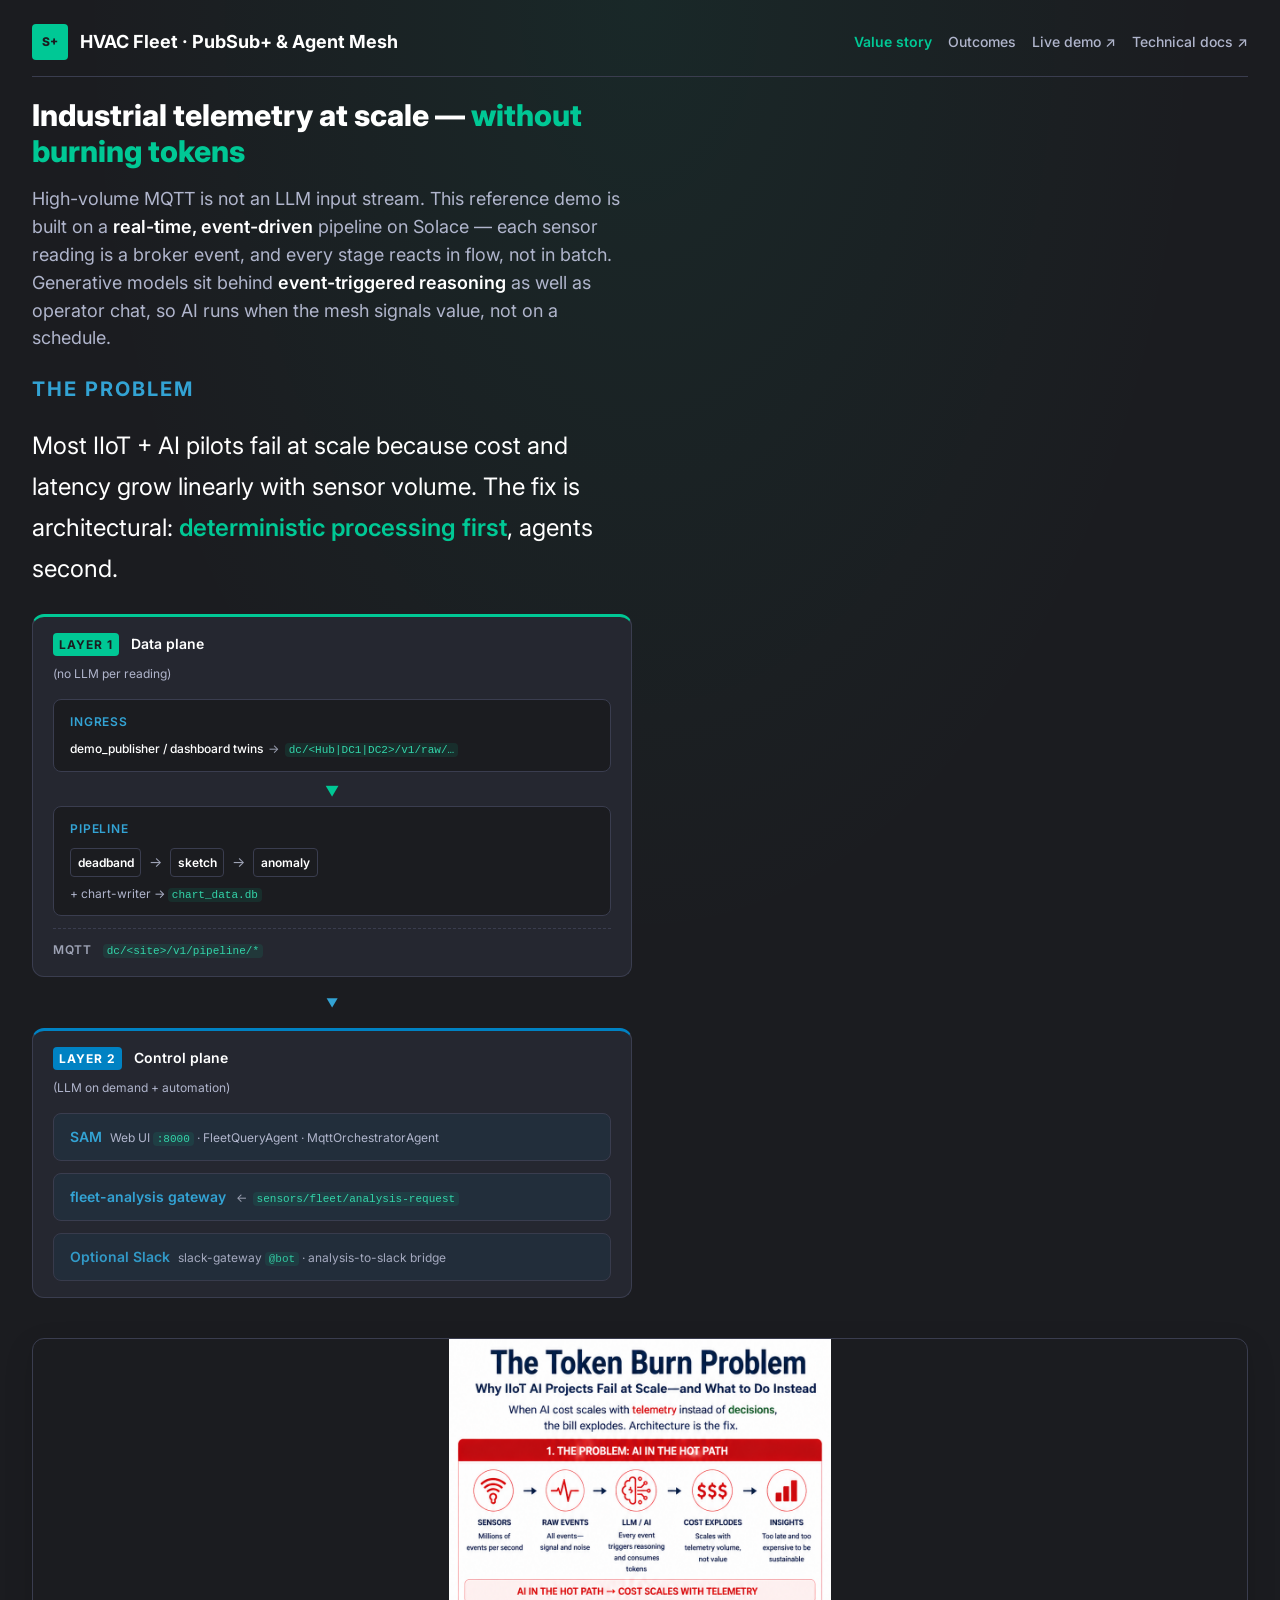
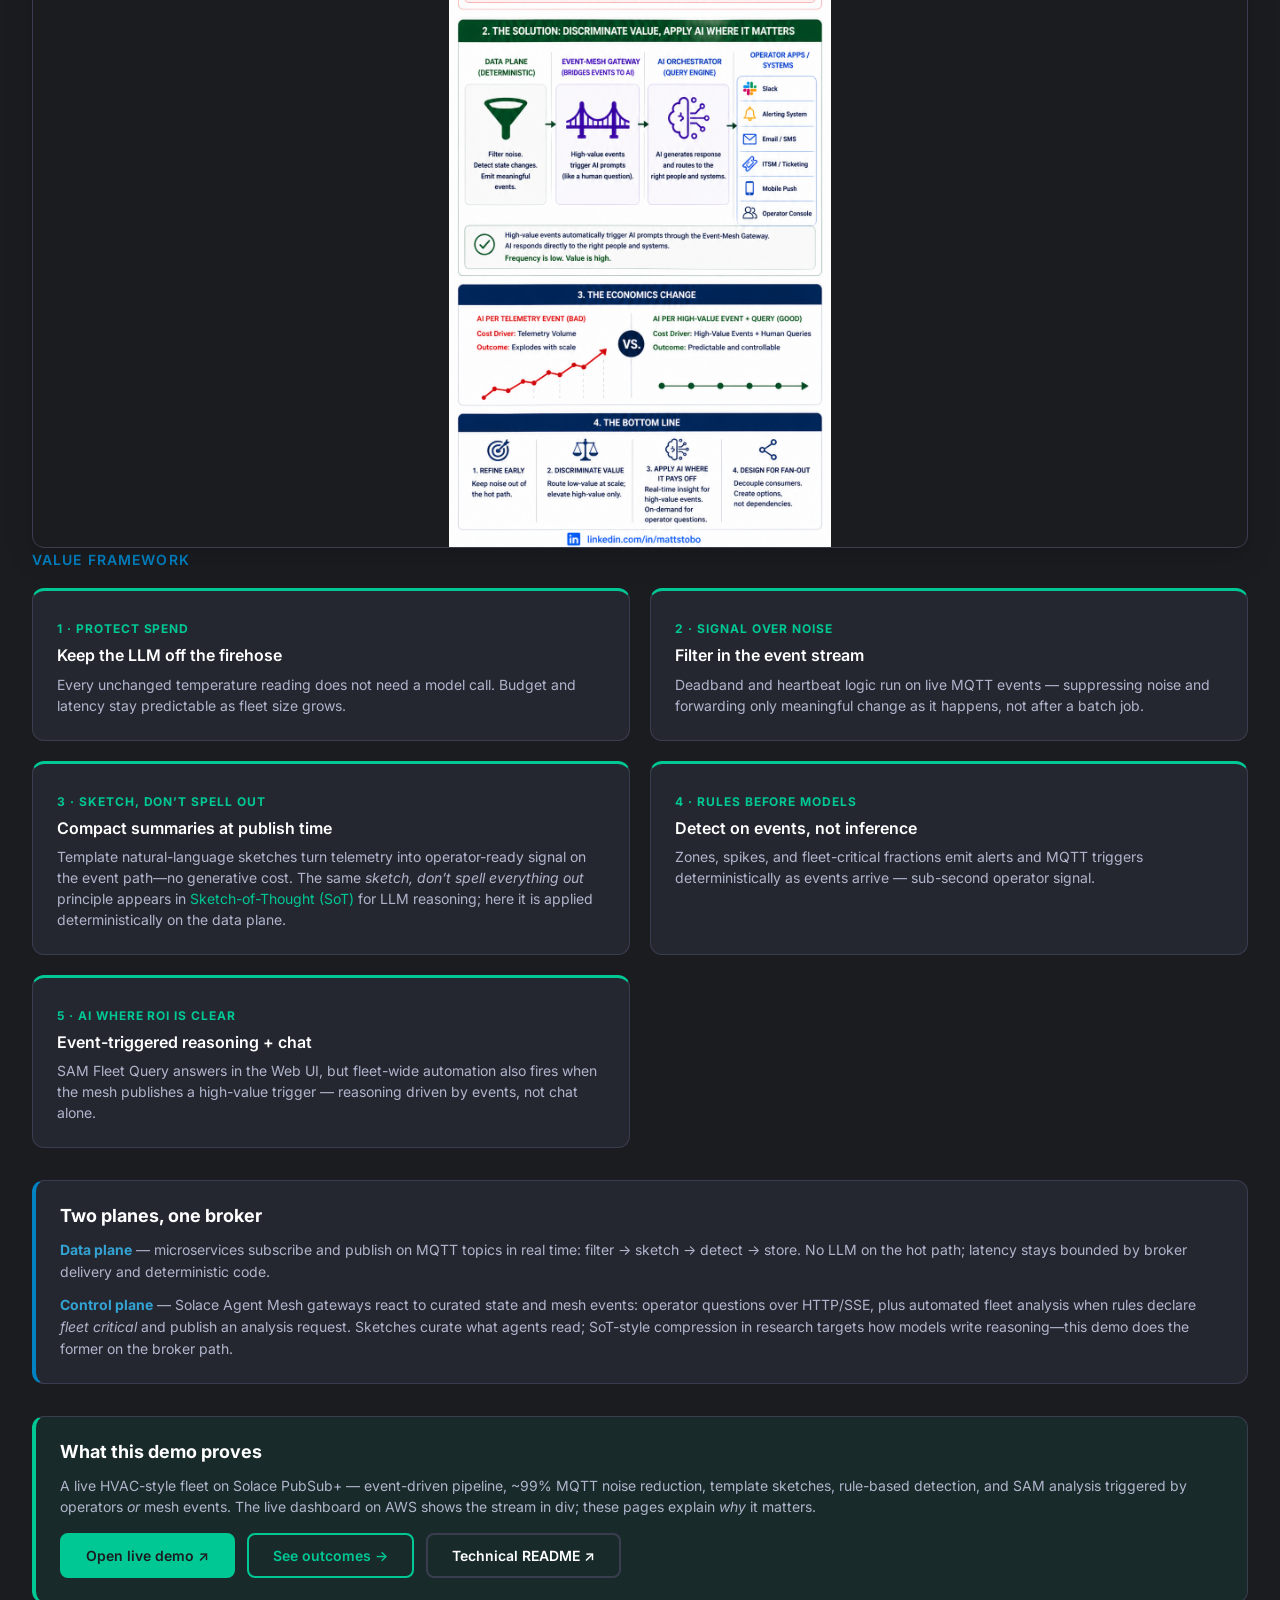
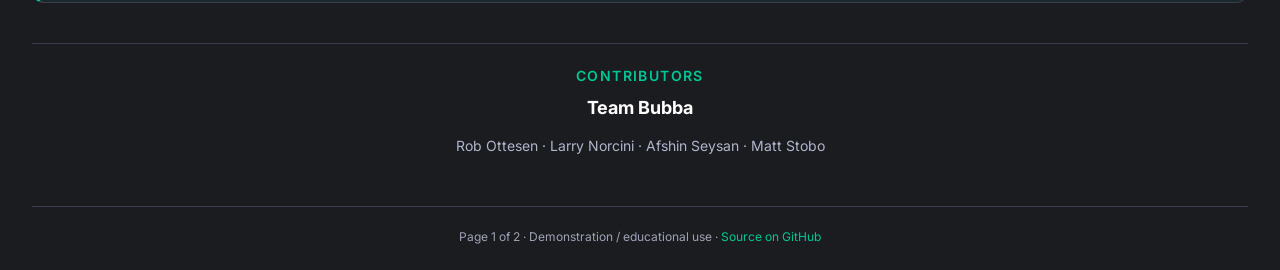
==== commit 4dd6856d: "docs(pages): expand architecture diagram with README-level detail Match README data/control plane co" ====
--- a/docs/index.html
+++ b/docs/index.html
@@ -41,44 +41,69 @@
           The fix is architectural: <strong>deterministic processing first</strong>, agents second.
         </p>
 
-        <div class="arch-diagram" role="img" aria-label="Two-layer architecture: Layer 1 deterministic pipeline from DC1 to Hub, Layer 2 SAM and Slack reasoning">
+        <div class="arch-diagram" role="img" aria-label="Data plane and control plane architecture for the HVAC fleet demo">
           <article class="arch-layer arch-layer--data">
             <header class="arch-layer-head">
               <span class="arch-layer-badge">Layer 1</span>
-              <span class="arch-layer-title">Deterministic data plane</span>
+              <span class="arch-layer-title">Data plane</span>
+              <span class="arch-layer-sub">(no LLM per reading)</span>
             </header>
-            <div class="arch-site-row">
-              <span class="arch-site">DC1</span>
-              <span class="arch-bridge" aria-hidden="true">bridge →</span>
-              <span class="arch-site arch-site--hub">Hub</span>
+
+            <div class="arch-block">
+              <p class="arch-block-label">Ingress</p>
+              <p class="arch-detail-line">
+                <span class="arch-svc">demo_publisher / dashboard twins</span>
+                <span class="arch-arrow-inline" aria-hidden="true">→</span>
+                <code class="arch-code">dc/&lt;Hub|DC1|DC2&gt;/v1/raw/…</code>
+              </p>
             </div>
-            <div class="arch-pipeline" aria-label="Pipeline stages at Hub">
-              <span class="arch-stage">Ingress</span>
-              <span class="arch-pipe" aria-hidden="true">→</span>
-              <span class="arch-stage">Filter</span>
-              <span class="arch-pipe" aria-hidden="true">→</span>
-              <span class="arch-stage">Deadband</span>
-              <span class="arch-pipe" aria-hidden="true">→</span>
-              <span class="arch-stage">Sketch</span>
-              <span class="arch-pipe" aria-hidden="true">→</span>
-              <span class="arch-stage">Anomaly</span>
+
+            <div class="arch-vflow" aria-hidden="true">▼</div>
+
+            <div class="arch-block">
+              <p class="arch-block-label">Pipeline</p>
+              <div class="arch-pipeline">
+                <span class="arch-stage">deadband</span>
+                <span class="arch-pipe" aria-hidden="true">→</span>
+                <span class="arch-stage">sketch</span>
+                <span class="arch-pipe" aria-hidden="true">→</span>
+                <span class="arch-stage">anomaly</span>
+              </div>
+              <p class="arch-branch">+ chart-writer → <code class="arch-code">chart_data.db</code></p>
             </div>
-            <p class="arch-note">Real-time MQTT on Solace · no LLM on the hot path</p>
+
+            <p class="arch-fanout">
+              <span class="arch-fanout-label">MQTT</span>
+              <code class="arch-code">dc/&lt;site&gt;/v1/pipeline/*</code>
+            </p>
           </article>
 
-          <div class="arch-connector" aria-hidden="true">↓ curated state &amp; triggers</div>
+          <div class="arch-connector" aria-hidden="true">▼</div>
 
           <article class="arch-layer arch-layer--control">
             <header class="arch-layer-head">
               <span class="arch-layer-badge">Layer 2</span>
-              <span class="arch-layer-title">Reasoning control plane</span>
+              <span class="arch-layer-title">Control plane</span>
+              <span class="arch-layer-sub">(LLM on demand + automation)</span>
             </header>
-            <div class="arch-control-row">
-              <span class="arch-control-node">SAM<br><small>Web UI · Fleet Query · gateways</small></span>
-              <span class="arch-control-node">Slack<br><small>alerts · fleet analysis · @bot</small></span>
-            </div>
-            <p class="arch-note">Operator chat + event-triggered fleet analysis</p>
+
+            <ul class="arch-control-list">
+              <li>
+                <span class="arch-control-strong">SAM</span>
+                Web UI <code class="arch-code">:8000</code> · FleetQueryAgent · MqttOrchestratorAgent
+              </li>
+              <li>
+                <span class="arch-control-strong">fleet-analysis gateway</span>
+                <span class="arch-arrow-inline" aria-hidden="true">←</span>
+                <code class="arch-code">sensors/fleet/analysis-request</code>
+              </li>
+              <li class="arch-control-optional">
+                <span class="arch-control-strong">Optional Slack</span>
+                slack-gateway <code class="arch-code">@bot</code> · analysis-to-slack bridge
+              </li>
+            </ul>
           </article>
+        </div>
         </div>
       </div>
       <figure class="hero-problem-figure">
--- a/docs/site.css
+++ b/docs/site.css
@@ -232,6 +232,88 @@
   color: var(--solace-white);
 }
 
+.arch-layer-sub {
+  font-size: var(--solace-text-xs);
+  color: var(--solace-text-on-dark-muted);
+  width: 100%;
+}
+
+.arch-block {
+  background: var(--solace-dark);
+  border: 1px solid var(--solace-dark-border);
+  border-radius: var(--solace-radius-md);
+  padding: var(--solace-space-3) var(--solace-space-4);
+  margin-bottom: var(--solace-space-3);
+}
+
+.arch-block-label {
+  font-size: var(--solace-text-xs);
+  font-weight: var(--solace-weight-semibold);
+  text-transform: uppercase;
+  letter-spacing: 0.07em;
+  color: var(--solace-accent-light);
+  margin: 0 0 var(--solace-space-2);
+}
+
+.arch-detail-line {
+  font-size: var(--solace-text-xs);
+  color: var(--solace-text-on-dark-muted);
+  margin: 0;
+  line-height: 1.55;
+}
+
+.arch-svc {
+  color: var(--solace-white);
+  font-weight: var(--solace-weight-medium);
+}
+
+.arch-arrow-inline {
+  color: var(--solace-mid-gray);
+  margin: 0 0.2em;
+}
+
+.arch-code {
+  font-family: var(--solace-font-mono);
+  font-size: 0.92em;
+  color: var(--solace-primary-light);
+  background: rgba(0, 200, 149, 0.1);
+  padding: 0.1em 0.35em;
+  border-radius: var(--solace-radius-sm);
+  word-break: break-all;
+}
+
+.arch-vflow {
+  text-align: center;
+  color: var(--solace-primary);
+  font-size: var(--solace-text-sm);
+  line-height: 1;
+  margin: var(--solace-space-1) 0 var(--solace-space-2);
+}
+
+.arch-branch {
+  font-size: var(--solace-text-xs);
+  color: var(--solace-text-on-dark-muted);
+  margin: var(--solace-space-2) 0 0;
+  line-height: 1.45;
+}
+
+.arch-fanout {
+  font-size: var(--solace-text-xs);
+  margin: var(--solace-space-3) 0 0;
+  padding-top: var(--solace-space-3);
+  border-top: 1px dashed var(--solace-dark-border);
+  line-height: 1.5;
+}
+
+.arch-fanout-label {
+  display: inline-block;
+  font-weight: var(--solace-weight-semibold);
+  color: var(--solace-mid-gray);
+  text-transform: uppercase;
+  letter-spacing: 0.06em;
+  margin-right: var(--solace-space-2);
+}
+
 .arch-site-row {
   display: flex;
   flex-wrap: wrap;
@@ -266,7 +348,7 @@
   flex-wrap: wrap;
   align-items: center;
   gap: var(--solace-space-1) var(--solace-space-2);
-  margin-bottom: var(--solace-space-3);
+  margin-bottom: 0;
 }
 
 .arch-stage {
@@ -295,44 +377,35 @@
   padding: var(--solace-space-1) 0;
 }
 
-.arch-control-row {
-  display: grid;
-  grid-template-columns: 1fr 1fr;
+.arch-control-list {
+  list-style: none;
+  margin: 0;
+  padding: 0;
+  display: flex;
+  flex-direction: column;
   gap: var(--solace-space-3);
-  margin-bottom: var(--solace-space-3);
-}
-
-.arch-control-node {
-  font-size: var(--solace-text-sm);
-  font-weight: var(--solace-weight-semibold);
-  color: var(--solace-white);
-  text-align: center;
-  background: rgba(0, 130, 195, 0.12);
-  border: 1px dashed var(--solace-accent);
+}
+
+.arch-control-list li {
+  font-size: var(--solace-text-xs);
+  color: var(--solace-text-on-dark-muted);
+  line-height: 1.55;
+  background: rgba(0, 130, 195, 0.08);
+  border: 1px solid var(--solace-dark-border);
   border-radius: var(--solace-radius-md);
-  padding: var(--solace-space-3) var(--solace-space-2);
-  line-height: 1.35;
-}
-
-.arch-control-node small {
-  display: block;
-  margin-top: var(--solace-space-1);
-  font-size: 0.7rem;
-  font-weight: var(--solace-weight-regular);
-  color: var(--solace-text-on-dark-muted);
-}
-
-.arch-note {
-  font-size: var(--solace-text-xs);
-  color: var(--solace-text-on-dark-muted);
-  margin: 0;
-  line-height: 1.4;
-}
-
-@media (max-width: 480px) {
-  .arch-control-row {
-    grid-template-columns: 1fr;
-  }
+  padding: var(--solace-space-3) var(--solace-space-4);
+}
+
+.arch-control-strong {
+  font-size: var(--solace-text-sm);
+  font-weight: var(--solace-weight-semibold);
+  color: var(--solace-accent-light);
+  margin-right: 0.35em;
+}
+
+.arch-control-optional {
+  border-style: dashed;
+  opacity: 0.92;
 }
 
 .framework-grid {
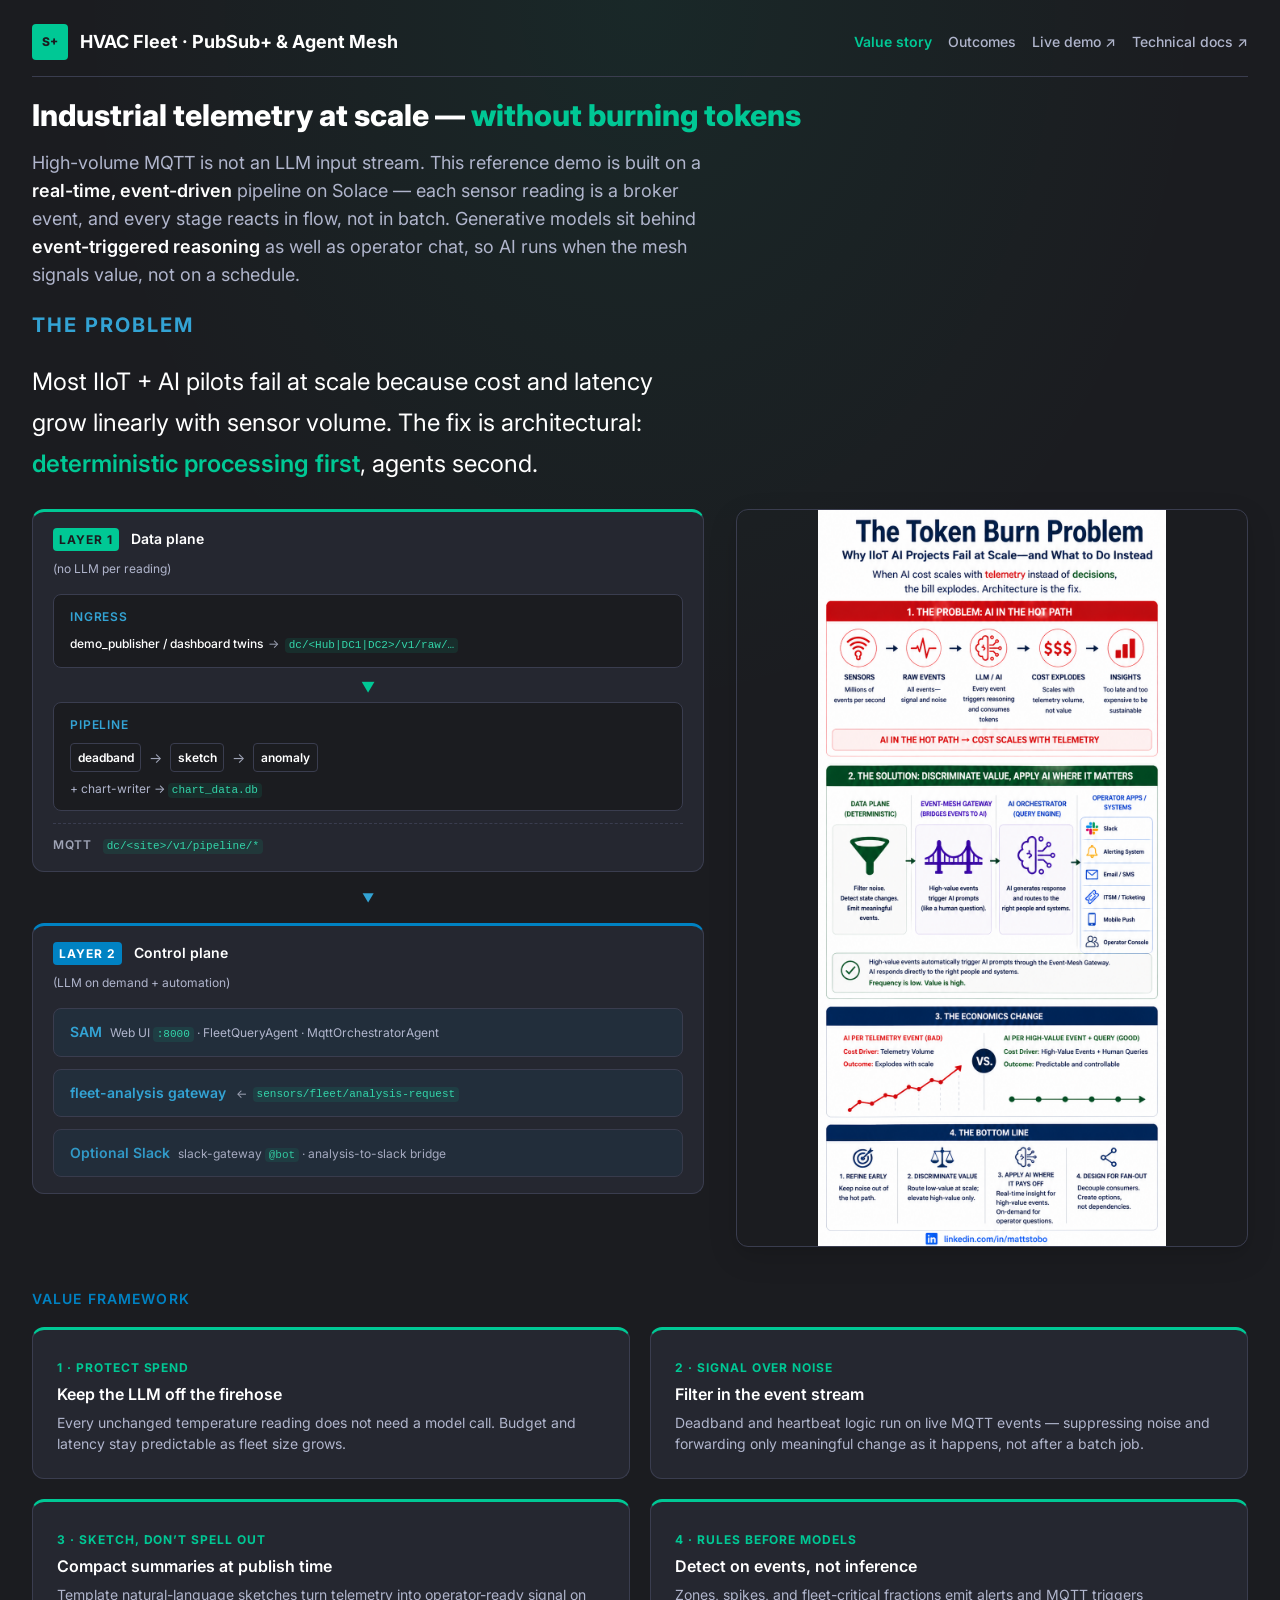
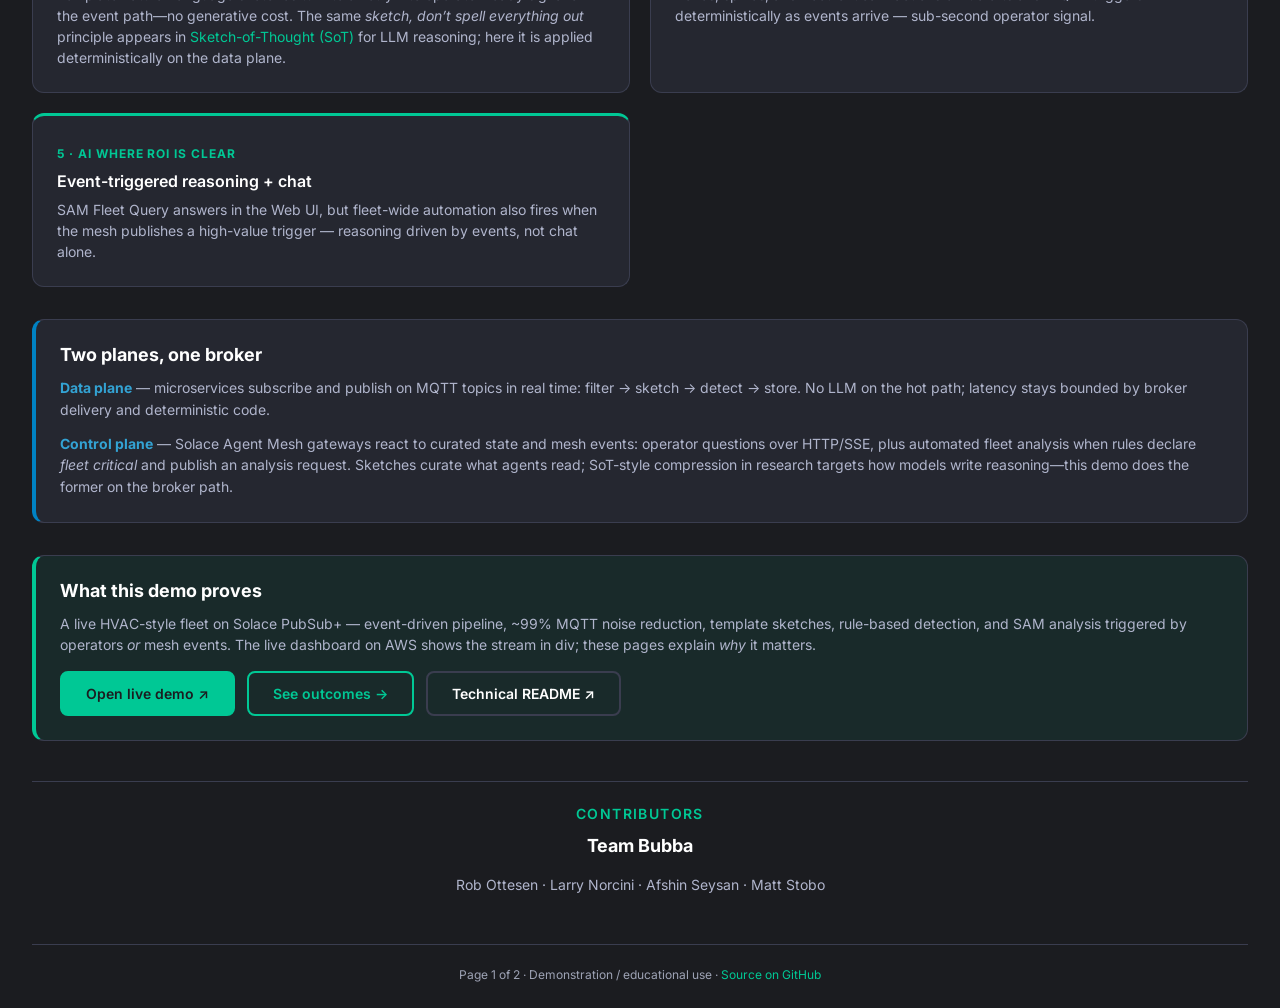
==== commit cd2f9a07: "fix(pages): restore side-by-side architecture and token-burn diagrams Fix broken markup and split he" ====
--- a/docs/index.html
+++ b/docs/index.html
@@ -26,7 +26,7 @@
     </header>
 
     <div class="hero-problem-split">
-      <div class="hero-problem-text">
+      <div class="hero-problem-intro">
         <h1 class="site-hero-title">Industrial telemetry at scale — <span>without burning tokens</span></h1>
         <p class="site-lead">
           High-volume MQTT is not an LLM input stream. This reference demo is built on a
@@ -40,7 +40,9 @@
           Most IIoT + AI pilots fail at scale because cost and latency grow linearly with sensor volume.
           The fix is architectural: <strong>deterministic processing first</strong>, agents second.
         </p>
+      </div>
 
+      <div class="hero-diagram-row">
         <div class="arch-diagram" role="img" aria-label="Data plane and control plane architecture for the HVAC fleet demo">
           <article class="arch-layer arch-layer--data">
             <header class="arch-layer-head">
@@ -104,13 +106,13 @@
             </ul>
           </article>
         </div>
-        </div>
+
+        <figure class="hero-problem-figure">
+          <div class="tokenburn-wrap">
+            <img src="token-burn-device-friendly.png" alt="The Token Burn Problem: naive architecture sends every reading to an LLM; value-based architecture filters first and applies AI on high-value events only." width="862" height="1824" loading="lazy" />
+          </div>
+        </figure>
       </div>
-      <figure class="hero-problem-figure">
-        <div class="tokenburn-wrap">
-          <img src="token-burn-device-friendly.png" alt="The Token Burn Problem: naive architecture sends every reading to an LLM; value-based architecture filters first and applies AI on high-value events only." width="862" height="1824" loading="lazy" />
-        </div>
-      </figure>
     </div>
 
     <p class="section-label">Value framework</p>
--- a/docs/site.css
+++ b/docs/site.css
@@ -129,21 +129,21 @@
   color: var(--solace-primary);
 }
 
-/* Hero + problem diagram: stacked on phone, side-by-side on laptop */
+/* Hero: intro on top; architecture + token-burn diagrams side by side on laptop */
 .hero-problem-split {
   margin-bottom: var(--solace-space-10);
 }
 
-.hero-problem-text .site-hero-title {
+.hero-problem-intro .site-hero-title {
   margin-bottom: var(--solace-space-4);
 }
 
-.hero-problem-text .site-lead {
-  max-width: none;
+.hero-problem-intro .site-lead {
+  max-width: 42rem;
   margin-bottom: var(--solace-space-5);
 }
 
-.hero-problem-text .section-label {
+.hero-problem-intro .section-label {
   font-size: var(--solace-text-lg);
   font-weight: var(--solace-weight-bold);
   letter-spacing: 0.1em;
@@ -151,27 +151,50 @@
   color: var(--solace-accent-light);
 }
 
-.hero-problem-text .tokenburn-caption {
+.hero-problem-intro .tokenburn-caption {
   font-size: var(--solace-text-lg);
   line-height: 1.65;
   color: var(--solace-text-on-dark);
+  max-width: 42rem;
+}
+
+.hero-diagram-row {
+  display: flex;
+  flex-direction: column;
+  gap: var(--solace-space-6);
+  margin-top: var(--solace-space-6);
+}
+
+.hero-diagram-row .arch-diagram {
+  margin-top: 0;
 }
 
 @media (min-width: 900px) {
-  .hero-problem-text .section-label {
+  .hero-problem-intro .section-label {
     font-size: var(--solace-text-xl);
     margin-bottom: var(--solace-space-5);
   }
 
-  .hero-problem-text .tokenburn-caption {
+  .hero-problem-intro .tokenburn-caption {
     font-size: var(--solace-text-xl);
     line-height: 1.7;
   }
+
+  .hero-diagram-row {
+    display: grid;
+    grid-template-columns: minmax(0, 1fr) minmax(15rem, 34%);
+    gap: var(--solace-space-6) var(--solace-space-8);
+    align-items: start;
+  }
 }
 
 @media (min-width: 1200px) {
-  .hero-problem-text .tokenburn-caption {
+  .hero-problem-intro .tokenburn-caption {
     font-size: var(--solace-text-2xl);
+  }
+
+  .hero-diagram-row {
+    grid-template-columns: minmax(0, 1fr) minmax(18rem, 32rem);
   }
 }
 
@@ -472,14 +495,8 @@
   box-shadow: var(--solace-shadow-lg);
 }
 
-/* Phone: text first, diagram centered below */
+/* Phone: architecture diagram, then token-burn centered */
 @media (max-width: 899px) {
-  .hero-problem-split {
-    display: flex;
-    flex-direction: column;
-    gap: var(--solace-space-6);
-  }
-
   .hero-problem-figure .tokenburn-wrap {
     justify-content: center;
     padding: 0;
@@ -492,15 +509,8 @@
   }
 }
 
-/* Laptop / desktop: two columns, larger readable diagram */
+/* Laptop: architecture left, token-burn sticky right — same row */
 @media (min-width: 900px) {
-  .hero-problem-split {
-    display: grid;
-    grid-template-columns: minmax(0, 1fr) minmax(18rem, 42%);
-    gap: var(--solace-space-8) var(--solace-space-10);
-    align-items: start;
-  }
-
   .hero-problem-figure {
     position: sticky;
     top: var(--solace-space-6);
@@ -508,23 +518,19 @@
 
   .hero-problem-figure .tokenburn-wrap {
     padding: 0;
-    justify-content: flex-end;
+    justify-content: flex-start;
   }
 
   .hero-problem-figure .tokenburn-wrap img {
     max-width: 100%;
-    max-height: min(88vh, 960px);
+    max-height: min(78vh, 820px);
     width: 100%;
   }
 }
 
 @media (min-width: 1200px) {
-  .hero-problem-split {
-    grid-template-columns: minmax(0, 1fr) minmax(22rem, 36rem);
-  }
-
   .hero-problem-figure .tokenburn-wrap img {
-    max-height: min(90vh, 1024px);
+    max-height: min(82vh, 900px);
   }
 }
 
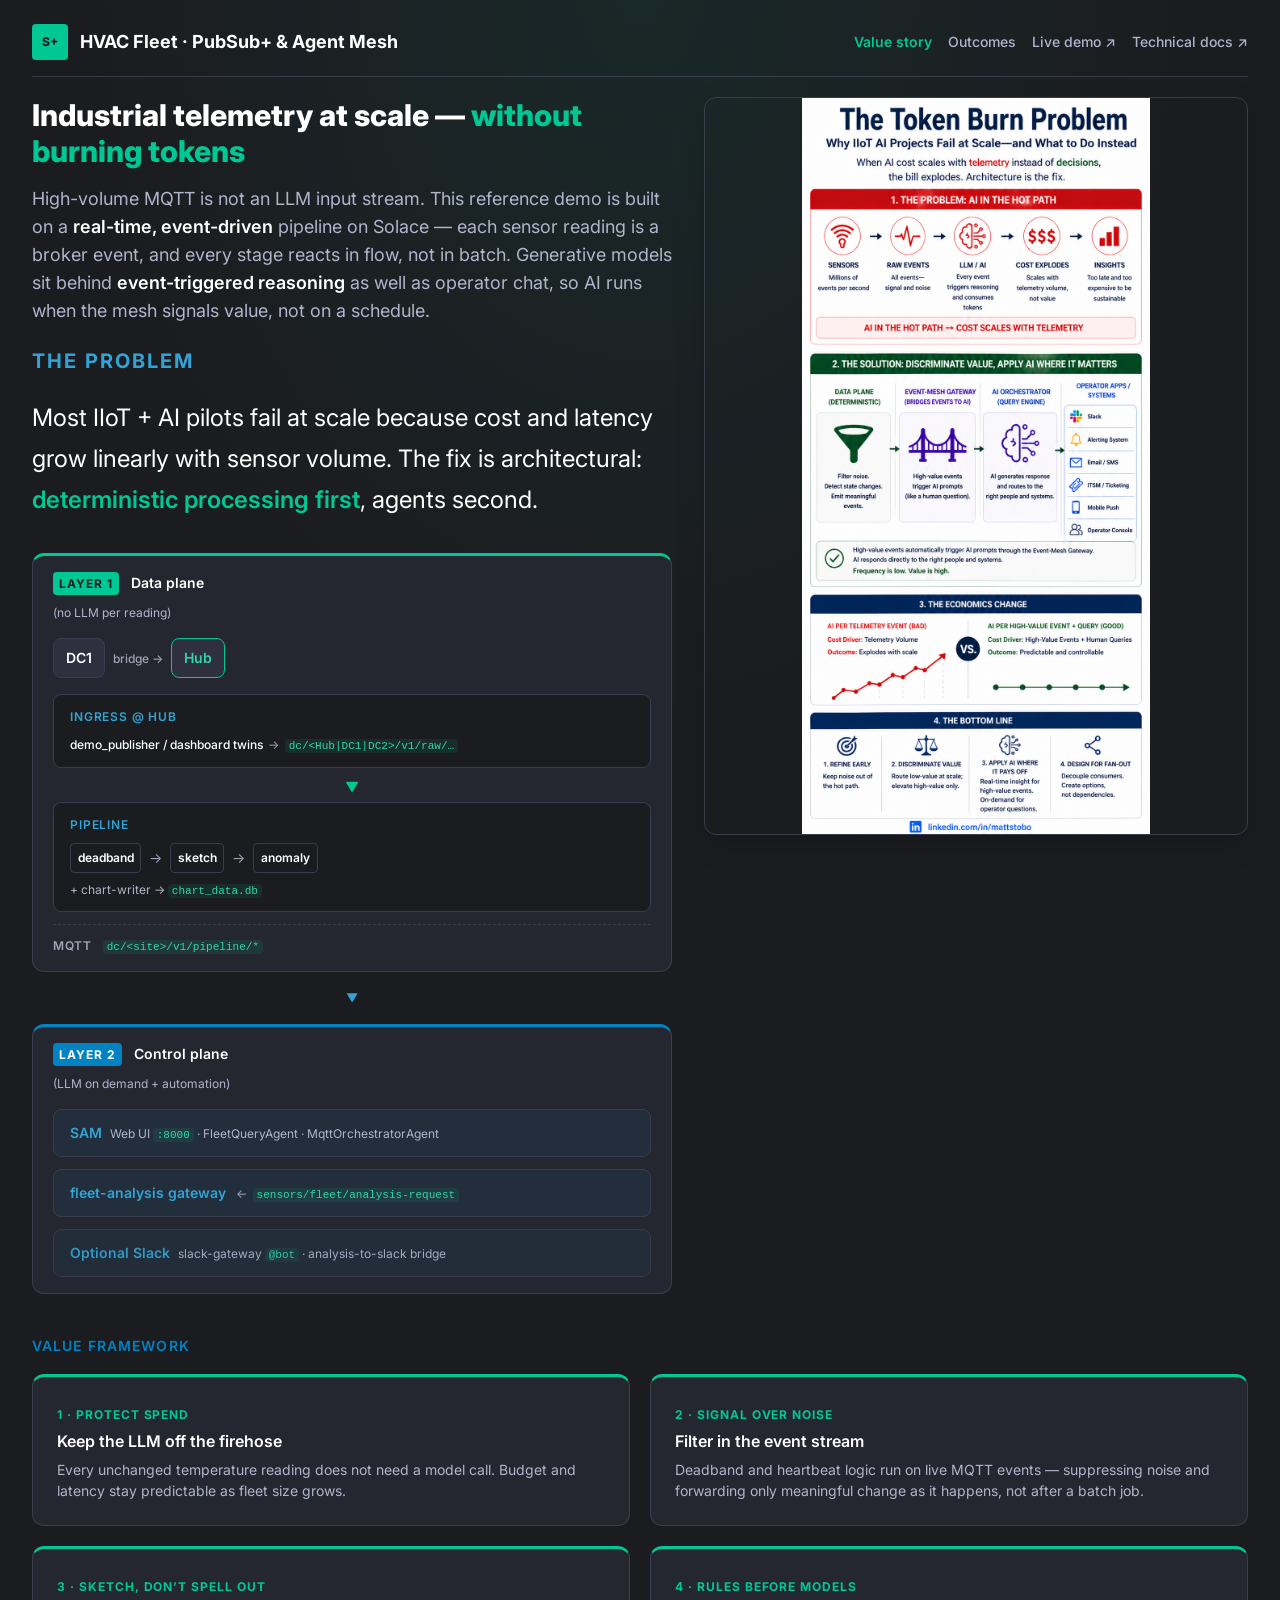
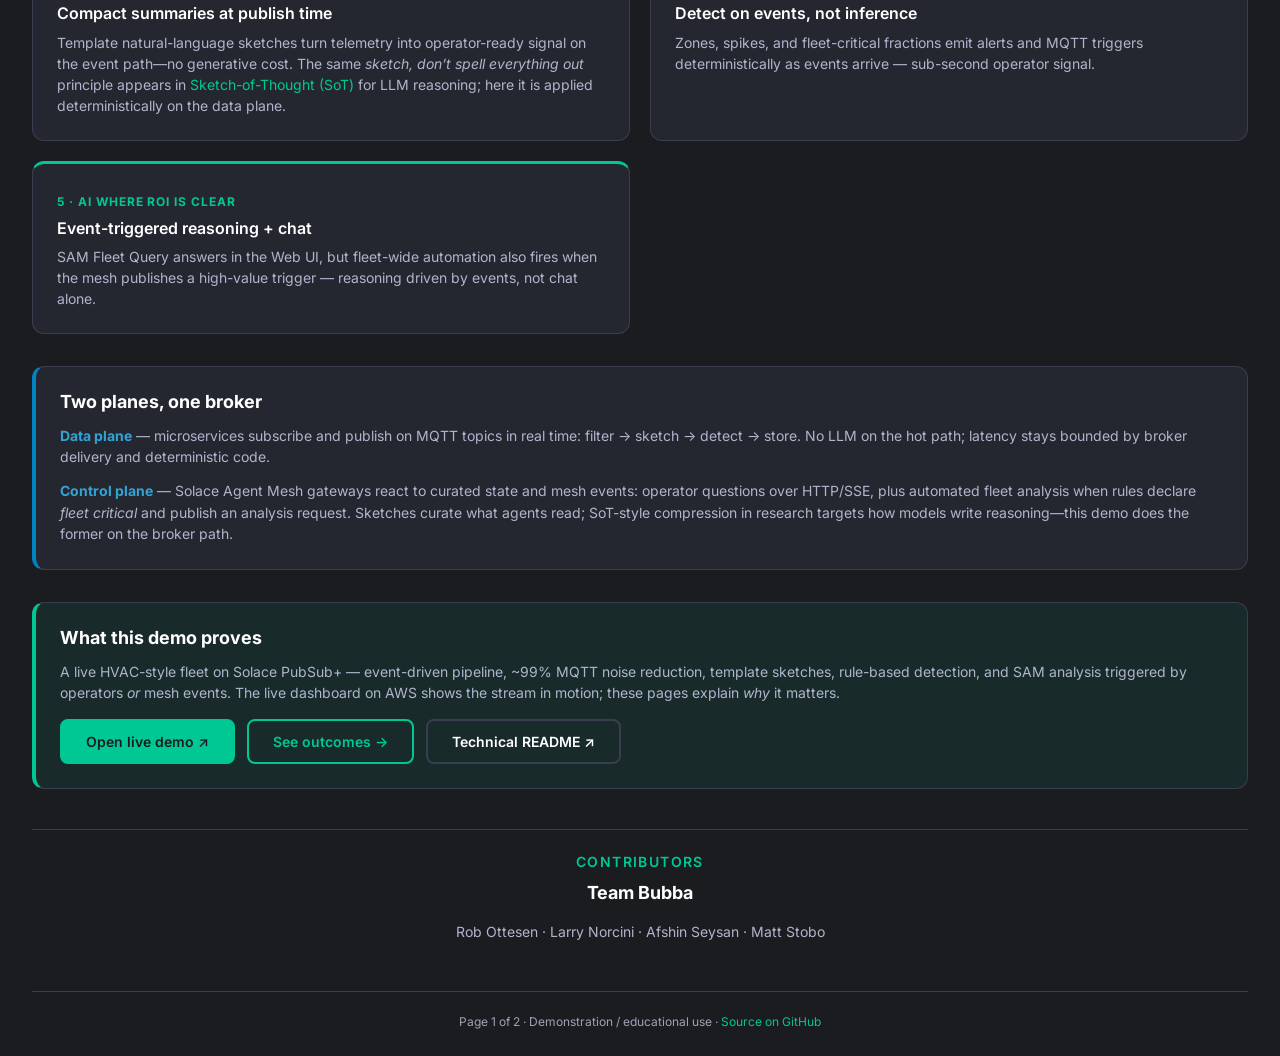
==== commit 8dc9e234: "docs(pages): align token-burn with hero intro and restore DC1 bridge Place the diagram top-right bes" ====
--- a/docs/index.html
+++ b/docs/index.html
@@ -42,8 +42,13 @@
         </p>
       </div>
 
-      <div class="hero-diagram-row">
-        <div class="arch-diagram" role="img" aria-label="Data plane and control plane architecture for the HVAC fleet demo">
+      <figure class="hero-problem-figure">
+        <div class="tokenburn-wrap">
+          <img src="token-burn-device-friendly.png" alt="The Token Burn Problem: naive architecture sends every reading to an LLM; value-based architecture filters first and applies AI on high-value events only." width="862" height="1824" loading="lazy" />
+        </div>
+      </figure>
+
+      <div class="arch-diagram" role="img" aria-label="Data plane and control plane architecture for the HVAC fleet demo">
           <article class="arch-layer arch-layer--data">
             <header class="arch-layer-head">
               <span class="arch-layer-badge">Layer 1</span>
@@ -51,8 +56,14 @@
               <span class="arch-layer-sub">(no LLM per reading)</span>
             </header>
 
+            <div class="arch-site-row">
+              <span class="arch-site">DC1</span>
+              <span class="arch-bridge" aria-hidden="true">bridge →</span>
+              <span class="arch-site arch-site--hub">Hub</span>
+            </div>
+
             <div class="arch-block">
-              <p class="arch-block-label">Ingress</p>
+              <p class="arch-block-label">Ingress @ Hub</p>
               <p class="arch-detail-line">
                 <span class="arch-svc">demo_publisher / dashboard twins</span>
                 <span class="arch-arrow-inline" aria-hidden="true">→</span>
@@ -105,14 +116,8 @@
               </li>
             </ul>
           </article>
-        </div>
+      </div>
 
-        <figure class="hero-problem-figure">
-          <div class="tokenburn-wrap">
-            <img src="token-burn-device-friendly.png" alt="The Token Burn Problem: naive architecture sends every reading to an LLM; value-based architecture filters first and applies AI on high-value events only." width="862" height="1824" loading="lazy" />
-          </div>
-        </figure>
-      </div>
     </div>
 
     <p class="section-label">Value framework</p>
@@ -162,7 +167,7 @@
       <p>
         A live HVAC-style fleet on Solace PubSub+ — event-driven pipeline, ~99% MQTT noise reduction,
         template sketches, rule-based detection, and SAM analysis triggered by operators <em>or</em> mesh events.
-        The live dashboard on AWS shows the stream in div; these pages explain <em>why</em> it matters.
+        The live dashboard on AWS shows the stream in motion; these pages explain <em>why</em> it matters.
       </p>
       <div class="cta-actions">
         <a class="solace-btn solace-btn--primary" href="http://ec2-18-116-251-212.us-east-2.compute.amazonaws.com/">Open live demo ↗</a>
--- a/docs/site.css
+++ b/docs/site.css
@@ -129,7 +129,7 @@
   color: var(--solace-primary);
 }
 
-/* Hero: intro on top; architecture + token-burn diagrams side by side on laptop */
+/* Hero: token-burn top-right beside intro; architecture diagram below on left */
 .hero-problem-split {
   margin-bottom: var(--solace-space-10);
 }
@@ -139,7 +139,7 @@
 }
 
 .hero-problem-intro .site-lead {
-  max-width: 42rem;
+  max-width: none;
   margin-bottom: var(--solace-space-5);
 }
 
@@ -155,21 +155,37 @@
   font-size: var(--solace-text-lg);
   line-height: 1.65;
   color: var(--solace-text-on-dark);
-  max-width: 42rem;
-}
-
-.hero-diagram-row {
-  display: flex;
-  flex-direction: column;
-  gap: var(--solace-space-6);
+}
+
+.hero-problem-split .arch-diagram {
   margin-top: var(--solace-space-6);
 }
 
-.hero-diagram-row .arch-diagram {
-  margin-top: 0;
-}
-
 @media (min-width: 900px) {
+  .hero-problem-split {
+    display: grid;
+    grid-template-columns: minmax(0, 1fr) minmax(15rem, 36%);
+    grid-template-areas:
+      "intro token"
+      "arch  token";
+    gap: var(--solace-space-4) var(--solace-space-8);
+    align-items: start;
+  }
+
+  .hero-problem-intro {
+    grid-area: intro;
+  }
+
+  .hero-problem-figure {
+    grid-area: token;
+    align-self: start;
+  }
+
+  .hero-problem-split .arch-diagram {
+    grid-area: arch;
+    margin-top: var(--solace-space-4);
+  }
+
   .hero-problem-intro .section-label {
     font-size: var(--solace-text-xl);
     margin-bottom: var(--solace-space-5);
@@ -179,13 +195,6 @@
     font-size: var(--solace-text-xl);
     line-height: 1.7;
   }
-
-  .hero-diagram-row {
-    display: grid;
-    grid-template-columns: minmax(0, 1fr) minmax(15rem, 34%);
-    gap: var(--solace-space-6) var(--solace-space-8);
-    align-items: start;
-  }
 }
 
 @media (min-width: 1200px) {
@@ -193,8 +202,8 @@
     font-size: var(--solace-text-2xl);
   }
 
-  .hero-diagram-row {
-    grid-template-columns: minmax(0, 1fr) minmax(18rem, 32rem);
+  .hero-problem-split {
+    grid-template-columns: minmax(0, 1fr) minmax(18rem, 34rem);
   }
 }
 
@@ -202,9 +211,8 @@
   margin: 0;
 }
 
-/* Two-layer architecture diagram (fills hero left column on laptop) */
+/* Two-layer architecture diagram */
 .arch-diagram {
-  margin-top: var(--solace-space-6);
   display: flex;
   flex-direction: column;
   gap: var(--solace-space-3);
@@ -495,7 +503,7 @@
   box-shadow: var(--solace-shadow-lg);
 }
 
-/* Phone: architecture diagram, then token-burn centered */
+/* Phone: intro, token-burn, then architecture (DOM order) */
 @media (max-width: 899px) {
   .hero-problem-figure .tokenburn-wrap {
     justify-content: center;
@@ -509,7 +517,7 @@
   }
 }
 
-/* Laptop: architecture left, token-burn sticky right — same row */
+/* Laptop: token-burn top-right beside intro; sticky while scrolling arch */
 @media (min-width: 900px) {
   .hero-problem-figure {
     position: sticky;
@@ -523,7 +531,7 @@
 
   .hero-problem-figure .tokenburn-wrap img {
     max-width: 100%;
-    max-height: min(78vh, 820px);
+    max-height: min(72vh, 780px);
     width: 100%;
   }
 }
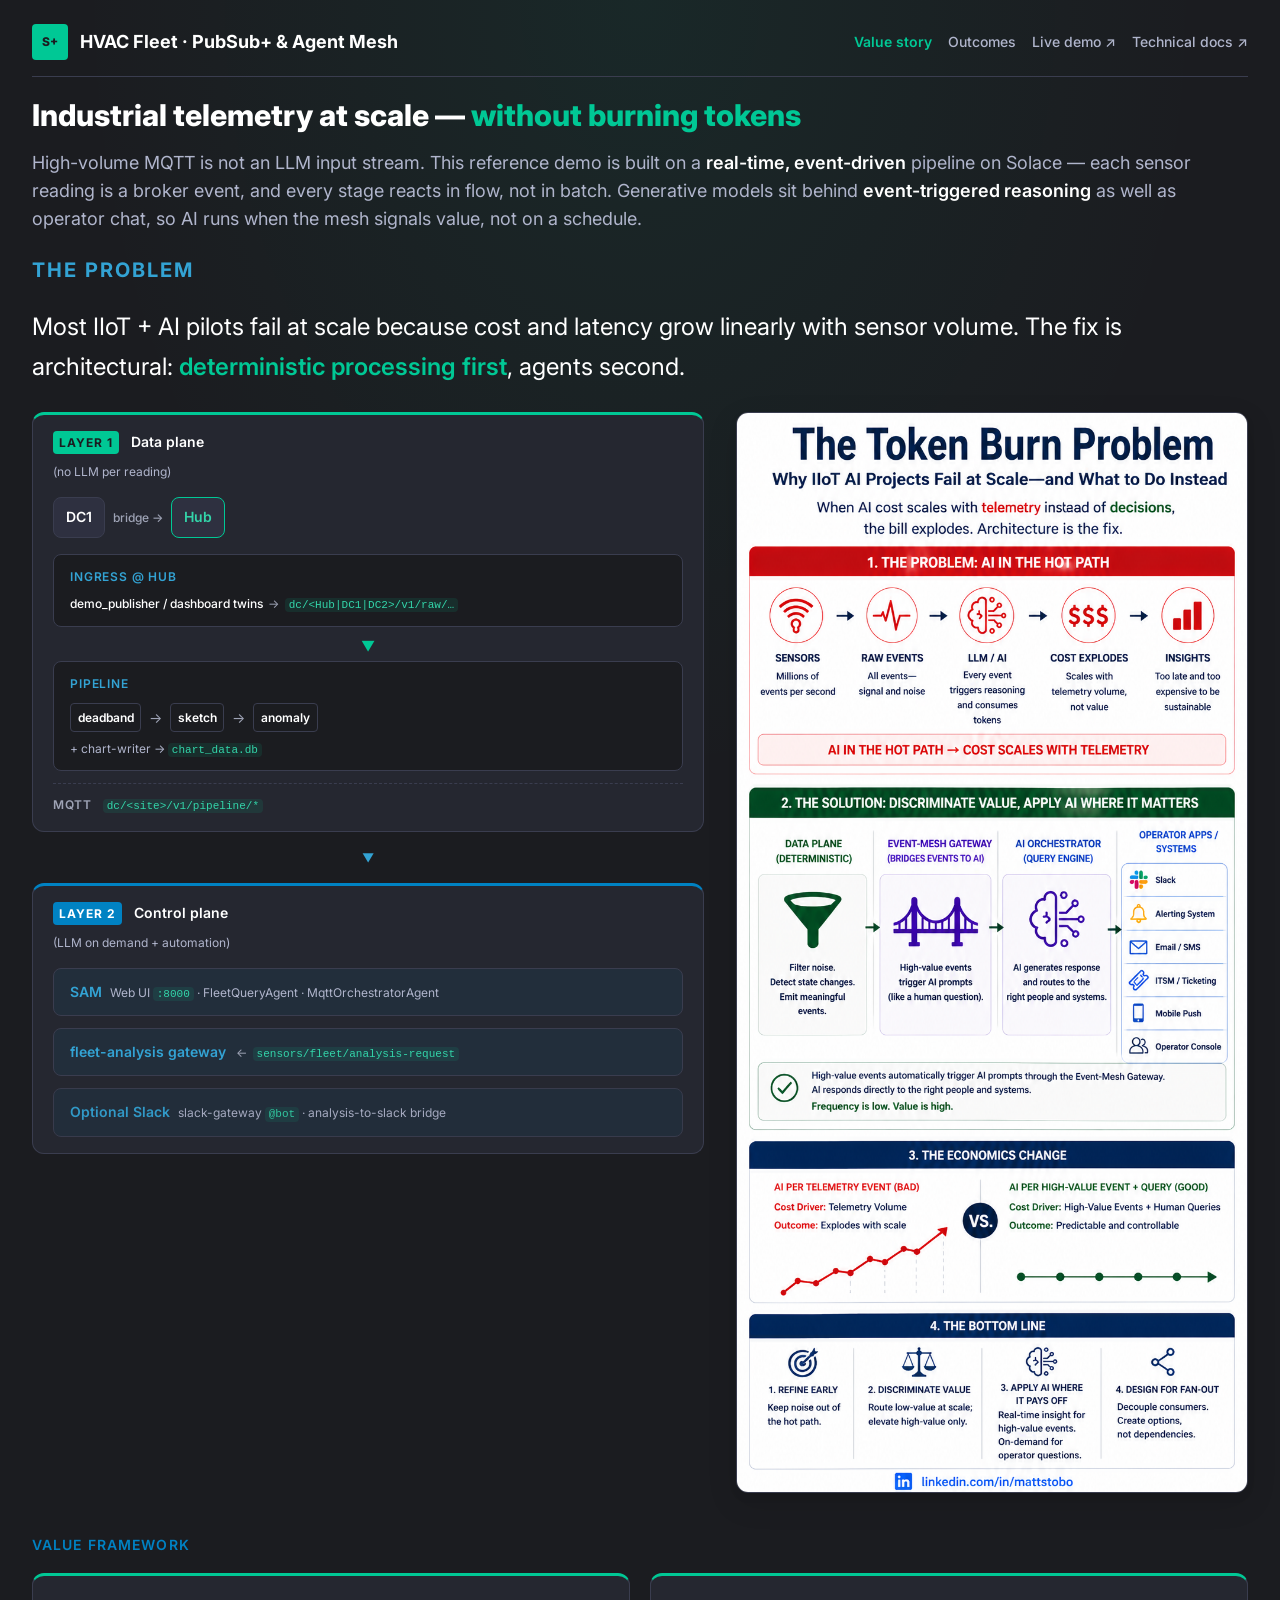
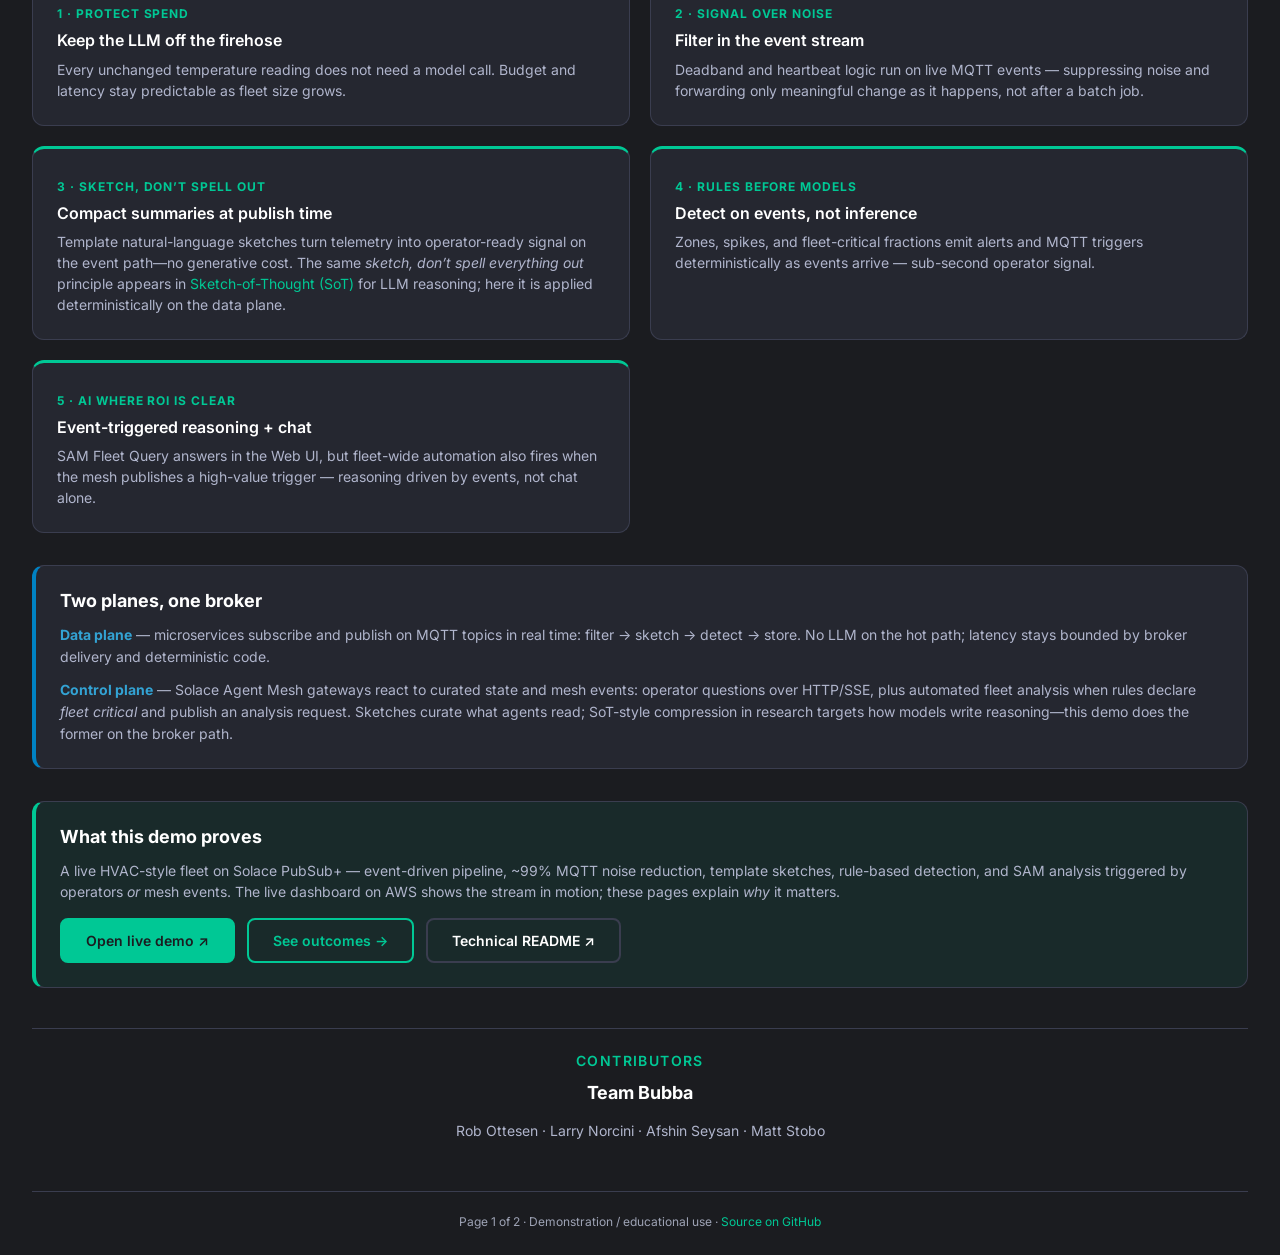
==== commit 00b854a1: "feat(demo): local stack tooling, fleet analysis Slack parsing, and LLM smoke test - Multi-metric pip" ====
--- a/docs/index.html
+++ b/docs/index.html
@@ -42,12 +42,7 @@
         </p>
       </div>
 
-      <figure class="hero-problem-figure">
-        <div class="tokenburn-wrap">
-          <img src="token-burn-device-friendly.png" alt="The Token Burn Problem: naive architecture sends every reading to an LLM; value-based architecture filters first and applies AI on high-value events only." width="862" height="1824" loading="lazy" />
-        </div>
-      </figure>
-
+      <div class="hero-diagram-row">
       <div class="arch-diagram" role="img" aria-label="Data plane and control plane architecture for the HVAC fleet demo">
           <article class="arch-layer arch-layer--data">
             <header class="arch-layer-head">
@@ -116,6 +111,13 @@
               </li>
             </ul>
           </article>
+      </div>
+
+        <figure class="hero-problem-figure">
+          <div class="tokenburn-wrap">
+            <img src="token-burn-device-friendly.png" alt="The Token Burn Problem: naive architecture sends every reading to an LLM; value-based architecture filters first and applies AI on high-value events only." width="862" height="1824" loading="lazy" />
+          </div>
+        </figure>
       </div>
 
     </div>
--- a/docs/site.css
+++ b/docs/site.css
@@ -129,7 +129,7 @@
   color: var(--solace-primary);
 }
 
-/* Hero: token-burn top-right beside intro; architecture diagram below on left */
+/* Hero: intro on top; architecture + token-burn side by side (static) */
 .hero-problem-split {
   margin-bottom: var(--solace-space-10);
 }
@@ -157,33 +157,23 @@
   color: var(--solace-text-on-dark);
 }
 
-.hero-problem-split .arch-diagram {
+.hero-diagram-row {
+  display: flex;
+  flex-direction: column;
+  gap: var(--solace-space-6);
   margin-top: var(--solace-space-6);
 }
 
+.hero-diagram-row .arch-diagram {
+  margin-top: 0;
+}
+
 @media (min-width: 900px) {
-  .hero-problem-split {
+  .hero-diagram-row {
     display: grid;
-    grid-template-columns: minmax(0, 1fr) minmax(15rem, 36%);
-    grid-template-areas:
-      "intro token"
-      "arch  token";
-    gap: var(--solace-space-4) var(--solace-space-8);
+    grid-template-columns: minmax(0, 1fr) minmax(15rem, 34%);
+    gap: var(--solace-space-6) var(--solace-space-8);
     align-items: start;
-  }
-
-  .hero-problem-intro {
-    grid-area: intro;
-  }
-
-  .hero-problem-figure {
-    grid-area: token;
-    align-self: start;
-  }
-
-  .hero-problem-split .arch-diagram {
-    grid-area: arch;
-    margin-top: var(--solace-space-4);
   }
 
   .hero-problem-intro .section-label {
@@ -202,8 +192,8 @@
     font-size: var(--solace-text-2xl);
   }
 
-  .hero-problem-split {
-    grid-template-columns: minmax(0, 1fr) minmax(18rem, 34rem);
+  .hero-diagram-row {
+    grid-template-columns: minmax(0, 1fr) minmax(18rem, 32rem);
   }
 }
 
@@ -503,7 +493,7 @@
   box-shadow: var(--solace-shadow-lg);
 }
 
-/* Phone: intro, token-burn, then architecture (DOM order) */
+/* Phone: intro, then architecture, then token-burn (DOM order) */
 @media (max-width: 899px) {
   .hero-problem-figure .tokenburn-wrap {
     justify-content: center;
@@ -517,13 +507,8 @@
   }
 }
 
-/* Laptop: token-burn top-right beside intro; sticky while scrolling arch */
+/* Laptop: architecture left, token-burn right — static row */
 @media (min-width: 900px) {
-  .hero-problem-figure {
-    position: sticky;
-    top: var(--solace-space-6);
-  }
-
   .hero-problem-figure .tokenburn-wrap {
     padding: 0;
     justify-content: flex-start;
@@ -531,14 +516,7 @@
 
   .hero-problem-figure .tokenburn-wrap img {
     max-width: 100%;
-    max-height: min(72vh, 780px);
     width: 100%;
-  }
-}
-
-@media (min-width: 1200px) {
-  .hero-problem-figure .tokenburn-wrap img {
-    max-height: min(82vh, 900px);
   }
 }
 
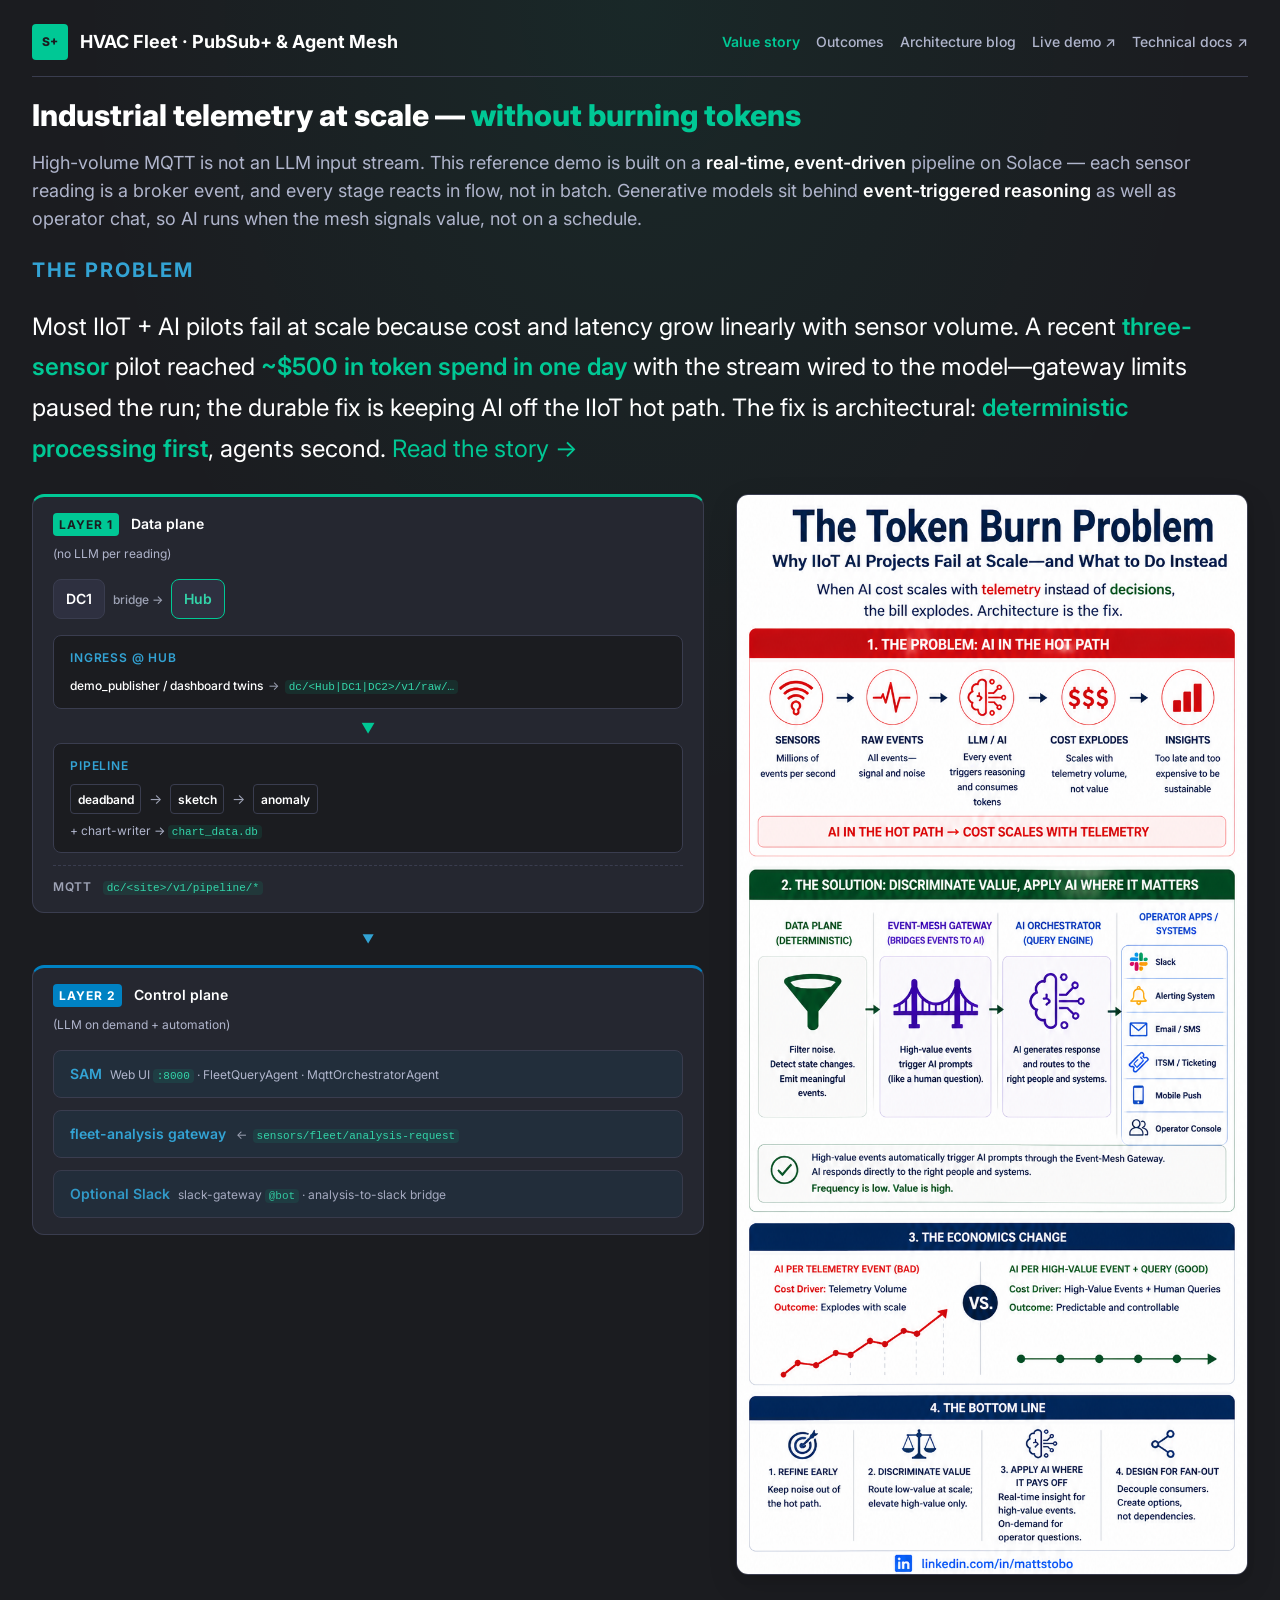
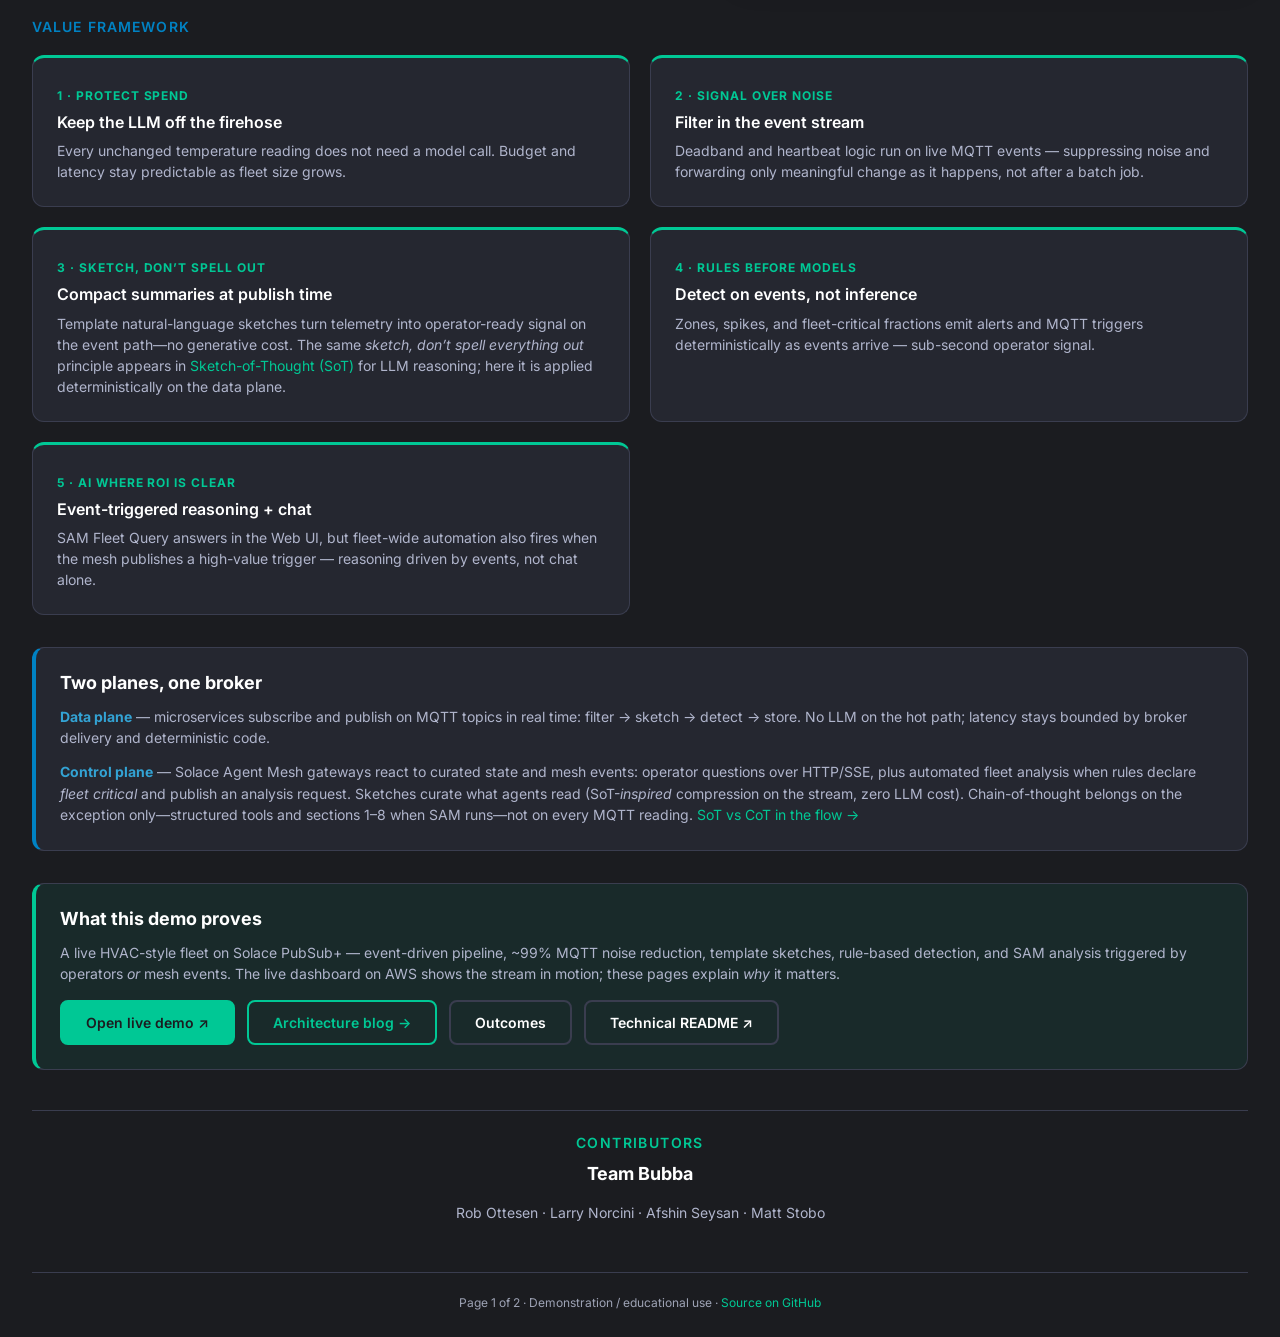
==== commit 1b8aedd9: "Add architecture blog, production runbook, and fleet token tuning. Publish Reason on the Exception o" ====
--- a/docs/index.html
+++ b/docs/index.html
@@ -20,6 +20,7 @@
       <nav class="site-nav" aria-label="Site">
         <a href="index.html" class="active">Value story</a>
         <a href="outcomes.html">Outcomes</a>
+        <a href="blog/reason-on-the-exception.html">Architecture blog</a>
         <a href="http://ec2-18-116-251-212.us-east-2.compute.amazonaws.com/">Live demo ↗</a>
         <a href="https://github.com/mstobo/hvac-fleet-sam-demo#readme">Technical docs ↗</a>
       </nav>
@@ -38,7 +39,9 @@
         <p class="section-label">The problem</p>
         <p class="tokenburn-caption">
           Most IIoT + AI pilots fail at scale because cost and latency grow linearly with sensor volume.
+          A recent <strong>three-sensor</strong> pilot reached <strong>~$500 in token spend in one day</strong> with the stream wired to the model—gateway limits paused the run; the durable fix is keeping AI off the IIoT hot path.
           The fix is architectural: <strong>deterministic processing first</strong>, agents second.
+          <a href="blog/reason-on-the-exception.html#anecdote">Read the story →</a>
         </p>
       </div>
 
@@ -160,7 +163,9 @@
       <p>
         <strong style="color: var(--solace-accent-light);">Control plane</strong> — Solace Agent Mesh gateways react to curated state and mesh events:
         operator questions over HTTP/SSE, plus automated fleet analysis when rules declare <em>fleet critical</em> and publish an analysis request.
-        Sketches curate what agents read; SoT-style compression in research targets how models write reasoning—this demo does the former on the broker path.
+        Sketches curate what agents read (SoT-<em>inspired</em> compression on the stream, zero LLM cost).
+        Chain-of-thought belongs on the exception only—structured tools and sections 1–8 when SAM runs—not on every MQTT reading.
+        <a href="blog/reason-on-the-exception.html#sketches">SoT vs CoT in the flow →</a>
       </p>
     </div>
 
@@ -173,7 +178,8 @@
       </p>
       <div class="cta-actions">
         <a class="solace-btn solace-btn--primary" href="http://ec2-18-116-251-212.us-east-2.compute.amazonaws.com/">Open live demo ↗</a>
-        <a class="solace-btn solace-btn--secondary" href="outcomes.html">See outcomes →</a>
+        <a class="solace-btn solace-btn--secondary" href="blog/reason-on-the-exception.html">Architecture blog →</a>
+        <a class="solace-btn solace-btn--ghost" href="outcomes.html">Outcomes</a>
         <a class="solace-btn solace-btn--ghost" href="https://github.com/mstobo/hvac-fleet-sam-demo#readme">Technical README ↗</a>
       </div>
     </div>
--- a/docs/site.css
+++ b/docs/site.css
@@ -779,3 +779,231 @@
   color: var(--solace-mid-gray);
   text-align: center;
 }
+
+/* Blog (docs/blog/) */
+.blog-article {
+  max-width: 42rem;
+  margin: 0 auto var(--solace-space-6);
+}
+
+.blog-meta {
+  font-size: var(--solace-text-sm);
+  color: var(--solace-mid-gray);
+  margin: 0 0 var(--solace-space-4);
+}
+
+.blog-title {
+  font-size: var(--solace-text-3xl);
+  font-weight: var(--solace-weight-bold);
+  color: var(--solace-white);
+  line-height: 1.2;
+  margin: 0 0 var(--solace-space-2);
+}
+
+.blog-subtitle {
+  font-size: var(--solace-text-lg);
+  color: var(--solace-text-on-dark-muted);
+  margin: 0 0 var(--solace-space-5);
+  line-height: 1.5;
+}
+
+.blog-toc {
+  background: rgba(0, 200, 149, 0.06);
+  border: 1px solid var(--solace-dark-border);
+  border-radius: var(--solace-radius-md);
+  padding: var(--solace-space-4) var(--solace-space-5);
+  margin-bottom: var(--solace-space-6);
+}
+
+.blog-toc-label {
+  font-size: var(--solace-text-xs);
+  text-transform: uppercase;
+  letter-spacing: 0.06em;
+  color: var(--solace-primary);
+  margin: 0 0 var(--solace-space-2);
+  font-weight: var(--solace-weight-semibold);
+}
+
+.blog-toc ol {
+  margin: 0;
+  padding-left: 1.25rem;
+  font-size: var(--solace-text-sm);
+  line-height: 1.7;
+}
+
+.blog-toc a { color: var(--solace-text-on-dark-muted); }
+.blog-toc a:hover { color: var(--solace-primary); }
+
+.blog-article section {
+  margin-bottom: var(--solace-space-6);
+}
+
+.blog-article h2 {
+  font-size: var(--solace-text-xl);
+  color: var(--solace-white);
+  margin: 0 0 var(--solace-space-3);
+  padding-top: var(--solace-space-2);
+}
+
+.blog-h3 {
+  font-size: var(--solace-text-lg);
+  color: var(--solace-primary);
+  margin: var(--solace-space-4) 0 var(--solace-space-2);
+  font-weight: var(--solace-weight-semibold);
+}
+
+.blog-article p {
+  font-size: var(--solace-text-base);
+  line-height: 1.65;
+  color: var(--solace-text-on-dark-muted);
+  margin: 0 0 var(--solace-space-3);
+}
+
+.blog-footnote {
+  font-size: var(--solace-text-sm) !important;
+  color: var(--solace-mid-gray) !important;
+}
+
+.blog-pre {
+  background: rgba(0, 0, 0, 0.35);
+  border: 1px solid var(--solace-dark-border);
+  border-radius: var(--solace-radius-sm);
+  padding: var(--solace-space-4);
+  font-size: var(--solace-text-sm);
+  line-height: 1.5;
+  overflow-x: auto;
+  color: var(--solace-text-on-dark-muted);
+  margin: var(--solace-space-3) 0;
+}
+
+.blog-pre--compact { font-size: var(--solace-text-xs); }
+
+.blog-pullquote {
+  border-left: 3px solid var(--solace-primary);
+  padding-left: var(--solace-space-4);
+  font-style: italic;
+  color: var(--solace-white) !important;
+}
+
+.blog-compare {
+  display: grid;
+  grid-template-columns: 1fr 1fr;
+  gap: var(--solace-space-4);
+  margin: var(--solace-space-4) 0;
+}
+
+@media (max-width: 720px) {
+  .blog-compare { grid-template-columns: 1fr; }
+}
+
+.blog-compare-label {
+  font-size: var(--solace-text-xs);
+  color: var(--solace-primary);
+  margin: 0 0 var(--solace-space-2);
+  font-weight: var(--solace-weight-semibold);
+}
+
+.blog-table-wrap {
+  overflow-x: auto;
+  margin: var(--solace-space-4) 0;
+}
+
+.blog-table {
+  width: 100%;
+  border-collapse: collapse;
+  font-size: var(--solace-text-sm);
+}
+
+.blog-table th,
+.blog-table td {
+  border: 1px solid var(--solace-dark-border);
+  padding: var(--solace-space-2) var(--solace-space-3);
+  text-align: left;
+}
+
+.blog-table th {
+  background: rgba(0, 200, 149, 0.1);
+  color: var(--solace-white);
+}
+
+.blog-table td { color: var(--solace-text-on-dark-muted); }
+
+.blog-list {
+  margin: 0 0 var(--solace-space-3);
+  padding-left: 1.35rem;
+  line-height: 1.65;
+  color: var(--solace-text-on-dark-muted);
+}
+
+.blog-list--ordered { list-style: decimal; }
+
+.blog-cta-block { margin-top: var(--solace-space-6); }
+
+.blog-video-placeholder {
+  background: rgba(0, 0, 0, 0.25);
+  border: 1px dashed var(--solace-dark-border);
+  border-radius: var(--solace-radius-sm);
+  padding: var(--solace-space-4);
+}
+
+.blog-index-list {
+  list-style: none;
+  padding: 0;
+  margin: var(--solace-space-5) 0;
+}
+
+.blog-index-list li {
+  margin-bottom: var(--solace-space-5);
+  padding-bottom: var(--solace-space-5);
+  border-bottom: 1px solid var(--solace-dark-border);
+}
+
+.blog-index-list a {
+  font-size: var(--solace-text-xl);
+  font-weight: var(--solace-weight-semibold);
+  color: var(--solace-primary);
+}
+
+.blog-index-meta {
+  display: block;
+  font-size: var(--solace-text-sm);
+  color: var(--solace-mid-gray);
+  margin-top: var(--solace-space-2);
+}
+
+.blog-index-source {
+  font-size: var(--solace-text-sm);
+  color: var(--solace-mid-gray);
+}
+
+.blog-figure {
+  margin: var(--solace-space-5) auto;
+  max-width: 22rem;
+}
+
+.blog-figure.tokenburn-wrap {
+  flex-direction: column;
+  padding: 0;
+}
+
+.blog-figure img {
+  width: 100%;
+  max-width: 22rem;
+  height: auto;
+  margin: 0 auto;
+}
+
+.blog-figcaption {
+  font-size: var(--solace-text-sm);
+  color: var(--solace-mid-gray);
+  text-align: center;
+  line-height: 1.5;
+  margin-top: var(--solace-space-3);
+  max-width: 28rem;
+  margin-left: auto;
+  margin-right: auto;
+}
+
+@media (min-width: 720px) {
+  .blog-figure { max-width: 20rem; }
+}
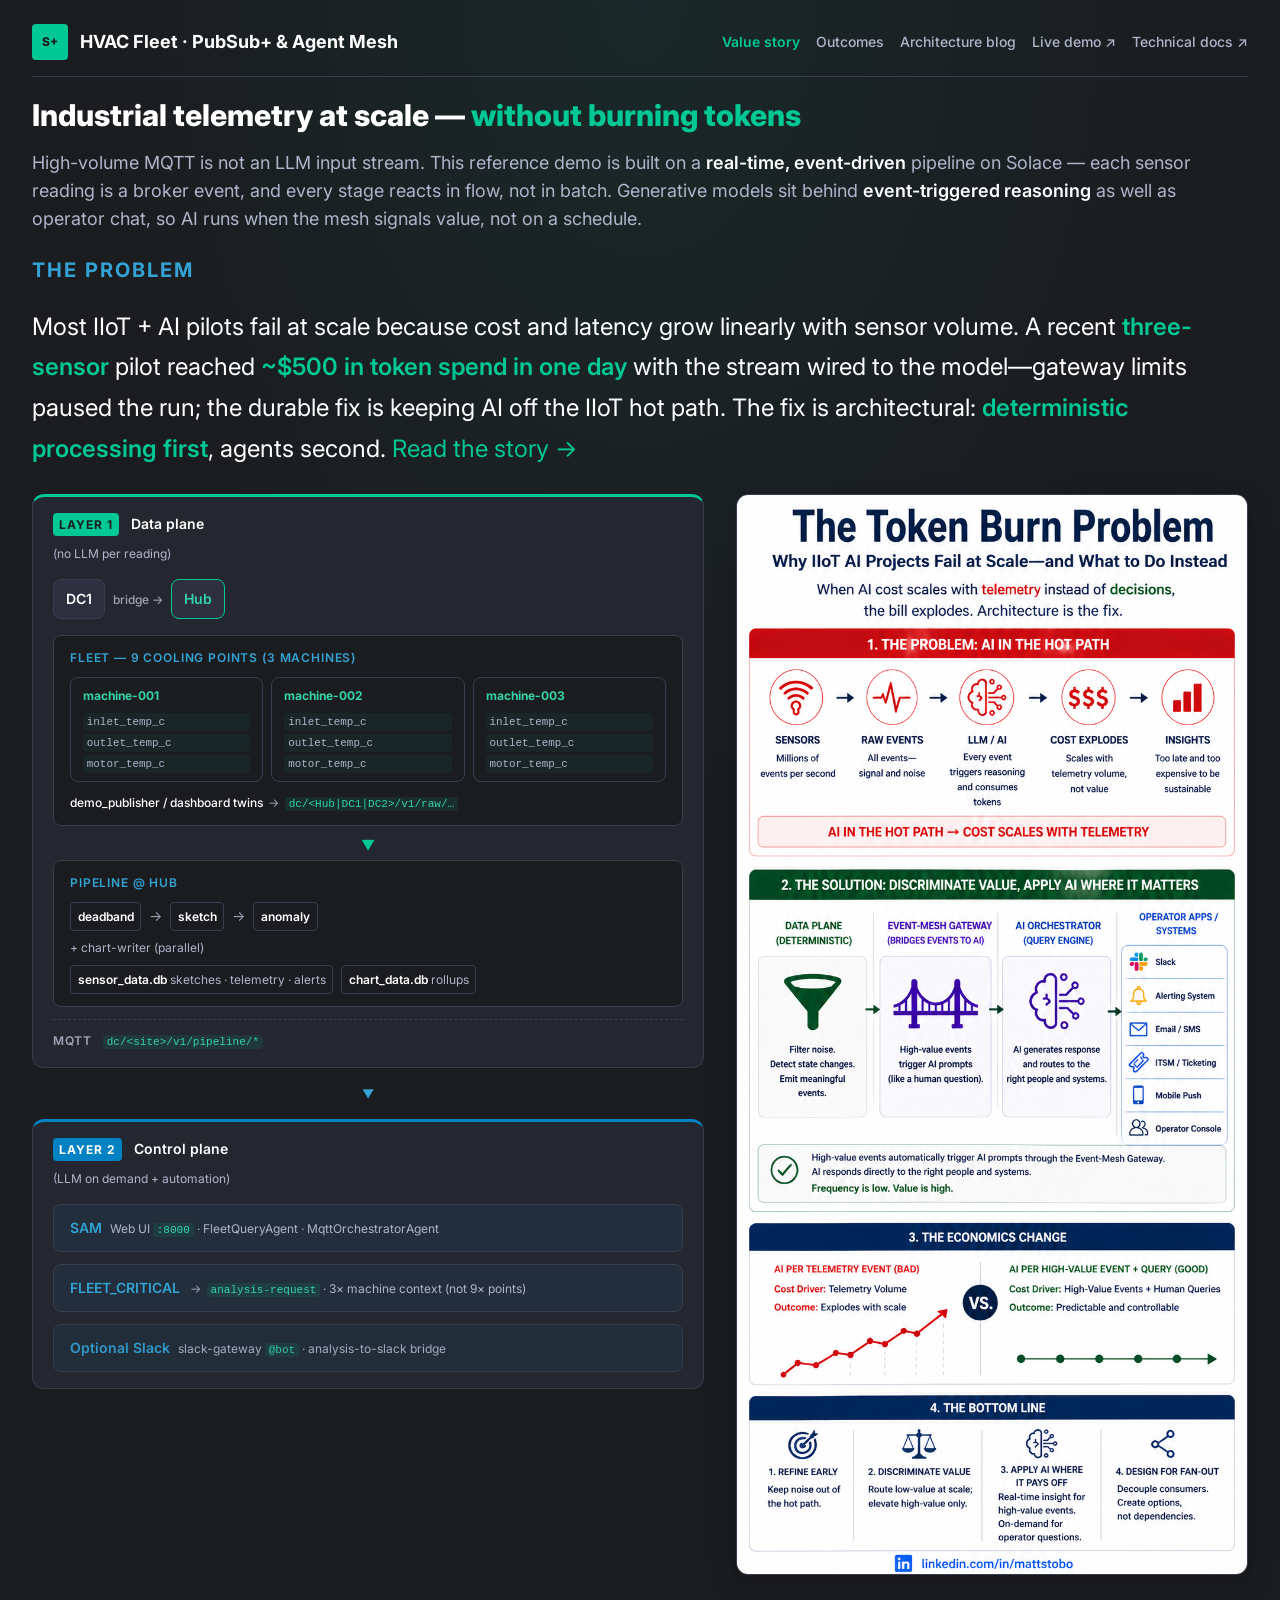
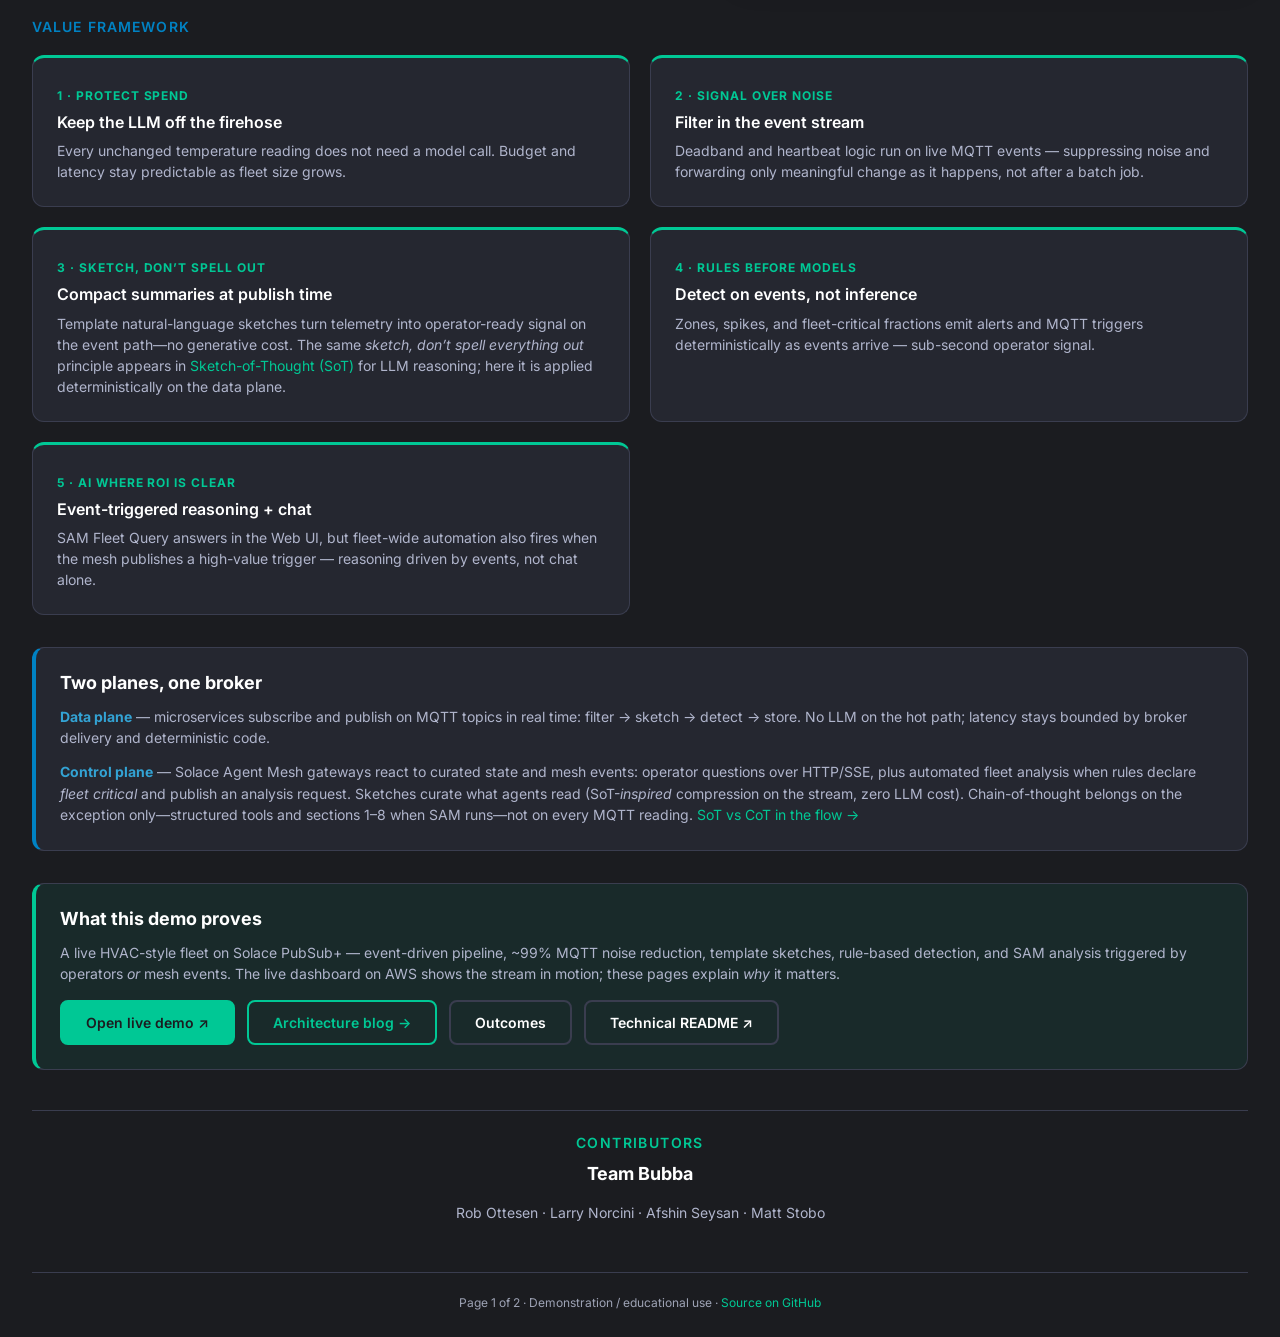
==== commit 50961bf8: "Add HTML architecture diagram with nine cooling points. Replace blog ASCII flow with layered arch di" ====
--- a/docs/index.html
+++ b/docs/index.html
@@ -41,7 +41,7 @@
           Most IIoT + AI pilots fail at scale because cost and latency grow linearly with sensor volume.
           A recent <strong>three-sensor</strong> pilot reached <strong>~$500 in token spend in one day</strong> with the stream wired to the model—gateway limits paused the run; the durable fix is keeping AI off the IIoT hot path.
           The fix is architectural: <strong>deterministic processing first</strong>, agents second.
-          <a href="blog/reason-on-the-exception.html#anecdote">Read the story →</a>
+          <a href="blog/reason-on-the-exception.html#real-pilot">Read the story →</a>
         </p>
       </div>
 
@@ -61,7 +61,33 @@
             </div>
 
             <div class="arch-block">
-              <p class="arch-block-label">Ingress @ Hub</p>
+              <p class="arch-block-label">Fleet — 9 cooling points (3 machines)</p>
+              <div class="arch-machines">
+                <div class="arch-machine">
+                  <span class="arch-machine-id">machine-001</span>
+                  <div class="arch-points">
+                    <span class="arch-point">inlet_temp_c</span>
+                    <span class="arch-point">outlet_temp_c</span>
+                    <span class="arch-point">motor_temp_c</span>
+                  </div>
+                </div>
+                <div class="arch-machine">
+                  <span class="arch-machine-id">machine-002</span>
+                  <div class="arch-points">
+                    <span class="arch-point">inlet_temp_c</span>
+                    <span class="arch-point">outlet_temp_c</span>
+                    <span class="arch-point">motor_temp_c</span>
+                  </div>
+                </div>
+                <div class="arch-machine">
+                  <span class="arch-machine-id">machine-003</span>
+                  <div class="arch-points">
+                    <span class="arch-point">inlet_temp_c</span>
+                    <span class="arch-point">outlet_temp_c</span>
+                    <span class="arch-point">motor_temp_c</span>
+                  </div>
+                </div>
+              </div>
               <p class="arch-detail-line">
                 <span class="arch-svc">demo_publisher / dashboard twins</span>
                 <span class="arch-arrow-inline" aria-hidden="true">→</span>
@@ -72,7 +98,7 @@
             <div class="arch-vflow" aria-hidden="true">▼</div>
 
             <div class="arch-block">
-              <p class="arch-block-label">Pipeline</p>
+              <p class="arch-block-label">Pipeline @ Hub</p>
               <div class="arch-pipeline">
                 <span class="arch-stage">deadband</span>
                 <span class="arch-pipe" aria-hidden="true">→</span>
@@ -80,7 +106,11 @@
                 <span class="arch-pipe" aria-hidden="true">→</span>
                 <span class="arch-stage">anomaly</span>
               </div>
-              <p class="arch-branch">+ chart-writer → <code class="arch-code">chart_data.db</code></p>
+              <p class="arch-branch">+ chart-writer (parallel)</p>
+              <div class="arch-store-row">
+                <span class="arch-store"><strong>sensor_data.db</strong> sketches · telemetry · alerts</span>
+                <span class="arch-store"><strong>chart_data.db</strong> rollups</span>
+              </div>
             </div>
 
             <p class="arch-fanout">
@@ -104,9 +134,10 @@
                 Web UI <code class="arch-code">:8000</code> · FleetQueryAgent · MqttOrchestratorAgent
               </li>
               <li>
-                <span class="arch-control-strong">fleet-analysis gateway</span>
-                <span class="arch-arrow-inline" aria-hidden="true">←</span>
-                <code class="arch-code">sensors/fleet/analysis-request</code>
+                <span class="arch-control-strong">FLEET_CRITICAL</span>
+                <span class="arch-arrow-inline" aria-hidden="true">→</span>
+                <code class="arch-code">analysis-request</code>
+                · 3× machine context (not 9× points)
               </li>
               <li class="arch-control-optional">
                 <span class="arch-control-strong">Optional Slack</span>
--- a/docs/site.css
+++ b/docs/site.css
@@ -429,6 +429,83 @@
   opacity: 0.92;
 }
 
+.arch-machines {
+  display: grid;
+  grid-template-columns: repeat(3, minmax(0, 1fr));
+  gap: var(--solace-space-2);
+  margin-bottom: var(--solace-space-3);
+}
+
+@media (max-width: 640px) {
+  .arch-machines {
+    grid-template-columns: 1fr;
+  }
+}
+
+.arch-machine {
+  background: var(--solace-dark);
+  border: 1px solid var(--solace-dark-border);
+  border-radius: var(--solace-radius-md);
+  padding: var(--solace-space-2) var(--solace-space-3);
+}
+
+.arch-machine-id {
+  display: block;
+  font-size: var(--solace-text-xs);
+  font-weight: var(--solace-weight-bold);
+  color: var(--solace-primary-light);
+  margin-bottom: var(--solace-space-2);
+}
+
+.arch-points {
+  display: flex;
+  flex-direction: column;
+  gap: 0.2rem;
+}
+
+.arch-point {
+  font-family: var(--solace-font-mono);
+  font-size: 0.68rem;
+  line-height: 1.35;
+  color: var(--solace-text-on-dark-muted);
+  padding: 0.15em 0.35em;
+  background: rgba(0, 200, 149, 0.06);
+  border-radius: var(--solace-radius-sm);
+}
+
+.arch-store-row {
+  display: flex;
+  flex-wrap: wrap;
+  gap: var(--solace-space-2);
+  margin-top: var(--solace-space-2);
+}
+
+.arch-store {
+  font-size: var(--solace-text-xs);
+  color: var(--solace-text-on-dark-muted);
+  background: var(--solace-dark);
+  border: 1px solid var(--solace-dark-border);
+  border-radius: var(--solace-radius-sm);
+  padding: 0.35em 0.55em;
+}
+
+.arch-store strong {
+  color: var(--solace-white);
+  font-weight: var(--solace-weight-semibold);
+}
+
+.arch-note {
+  font-size: var(--solace-text-xs);
+  color: var(--solace-mid-gray);
+  margin: var(--solace-space-2) 0 0;
+  line-height: 1.45;
+  font-style: italic;
+}
+
+.blog-article .arch-diagram {
+  margin: var(--solace-space-4) 0 var(--solace-space-5);
+}
+
 .framework-grid {
   display: grid;
   grid-template-columns: repeat(2, 1fr);
@@ -805,6 +882,44 @@
   color: var(--solace-text-on-dark-muted);
   margin: 0 0 var(--solace-space-5);
   line-height: 1.5;
+}
+
+.blog-lede {
+  font-size: var(--solace-text-lg);
+  line-height: 1.6;
+  color: var(--solace-text-on-dark-muted);
+  margin: 0 0 var(--solace-space-5);
+}
+
+.blog-lede strong {
+  color: var(--solace-white);
+}
+
+.blog-callout {
+  background: rgba(0, 200, 149, 0.08);
+  border: 1px solid rgba(0, 200, 149, 0.35);
+  border-left: 4px solid var(--solace-primary);
+  border-radius: var(--solace-radius-md);
+  padding: var(--solace-space-4) var(--solace-space-5);
+  margin: var(--solace-space-5) 0;
+}
+
+.blog-callout-title {
+  font-size: var(--solace-text-base);
+  font-weight: var(--solace-weight-bold);
+  color: var(--solace-white);
+  margin: 0 0 var(--solace-space-3);
+  line-height: 1.35;
+}
+
+.blog-callout p {
+  margin: 0 0 var(--solace-space-3);
+  font-size: var(--solace-text-sm);
+  line-height: 1.65;
+}
+
+.blog-callout p:last-child {
+  margin-bottom: 0;
 }
 
 .blog-toc {
